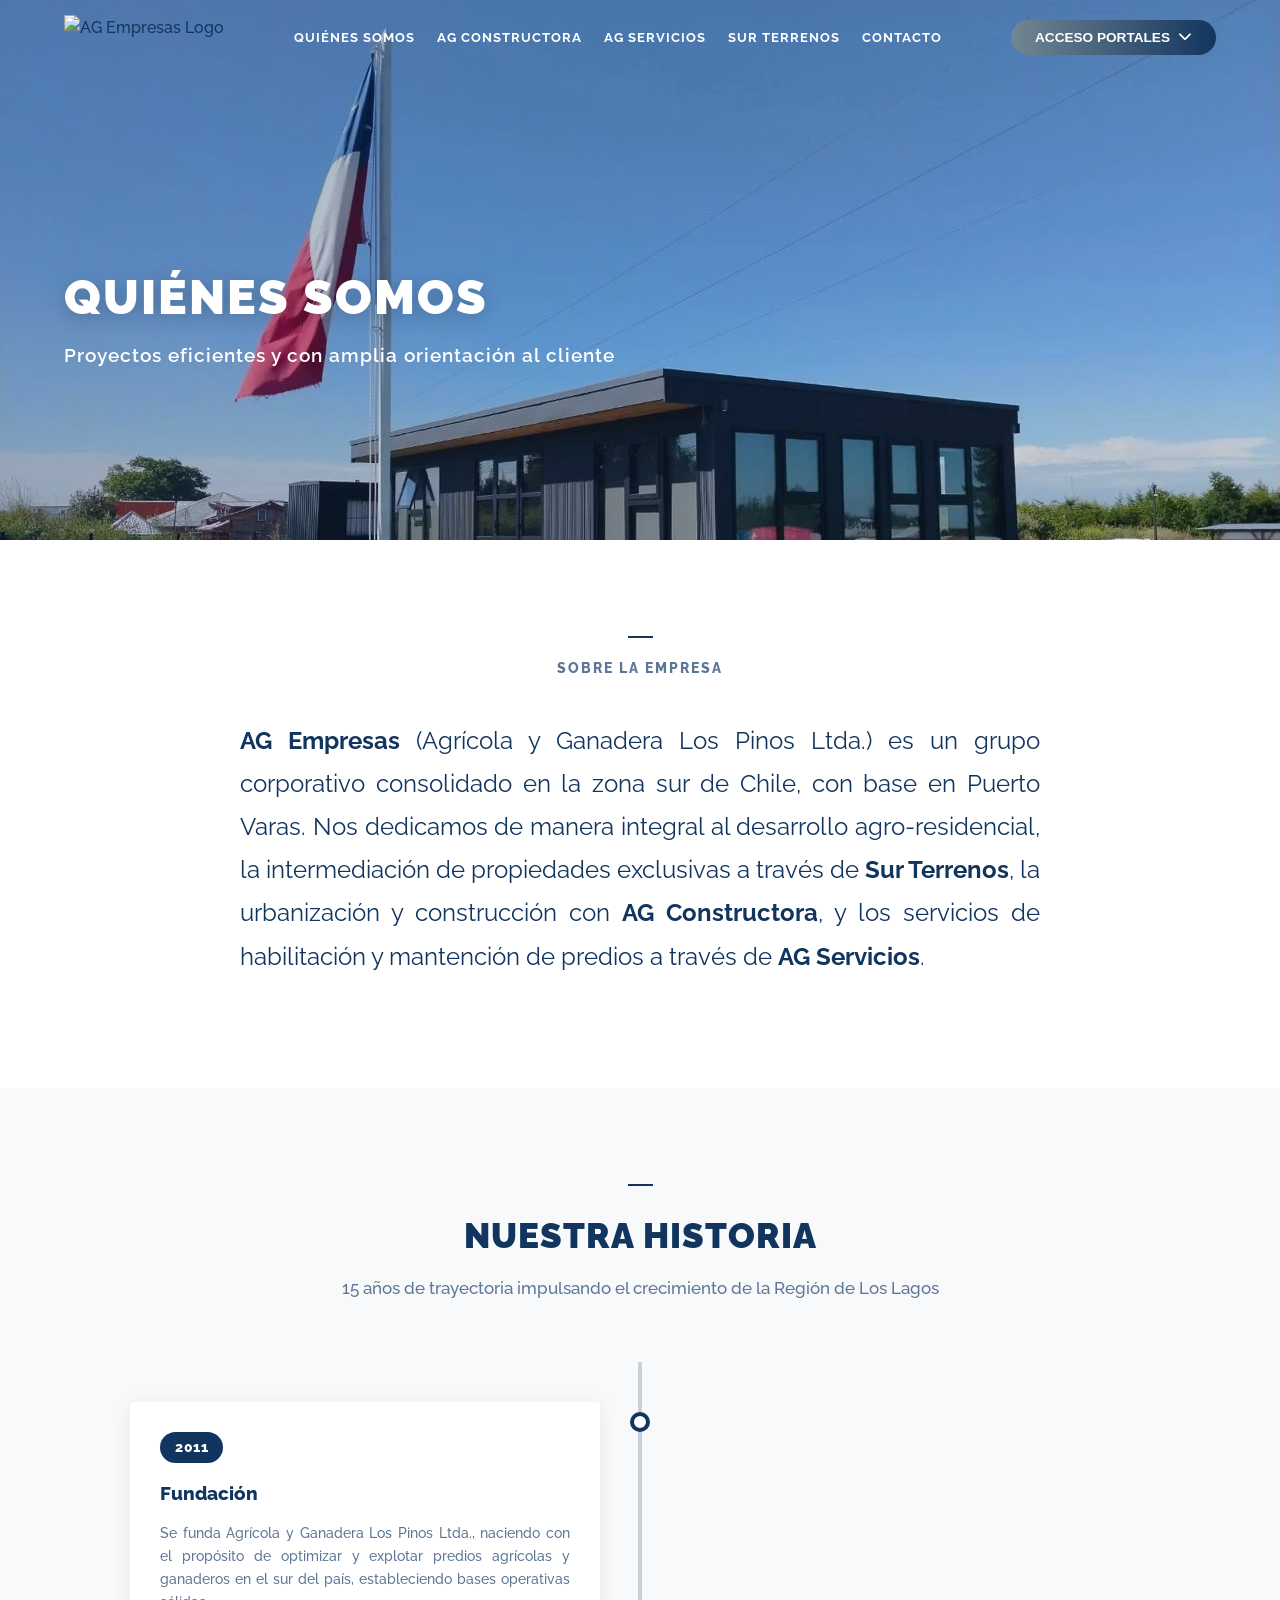
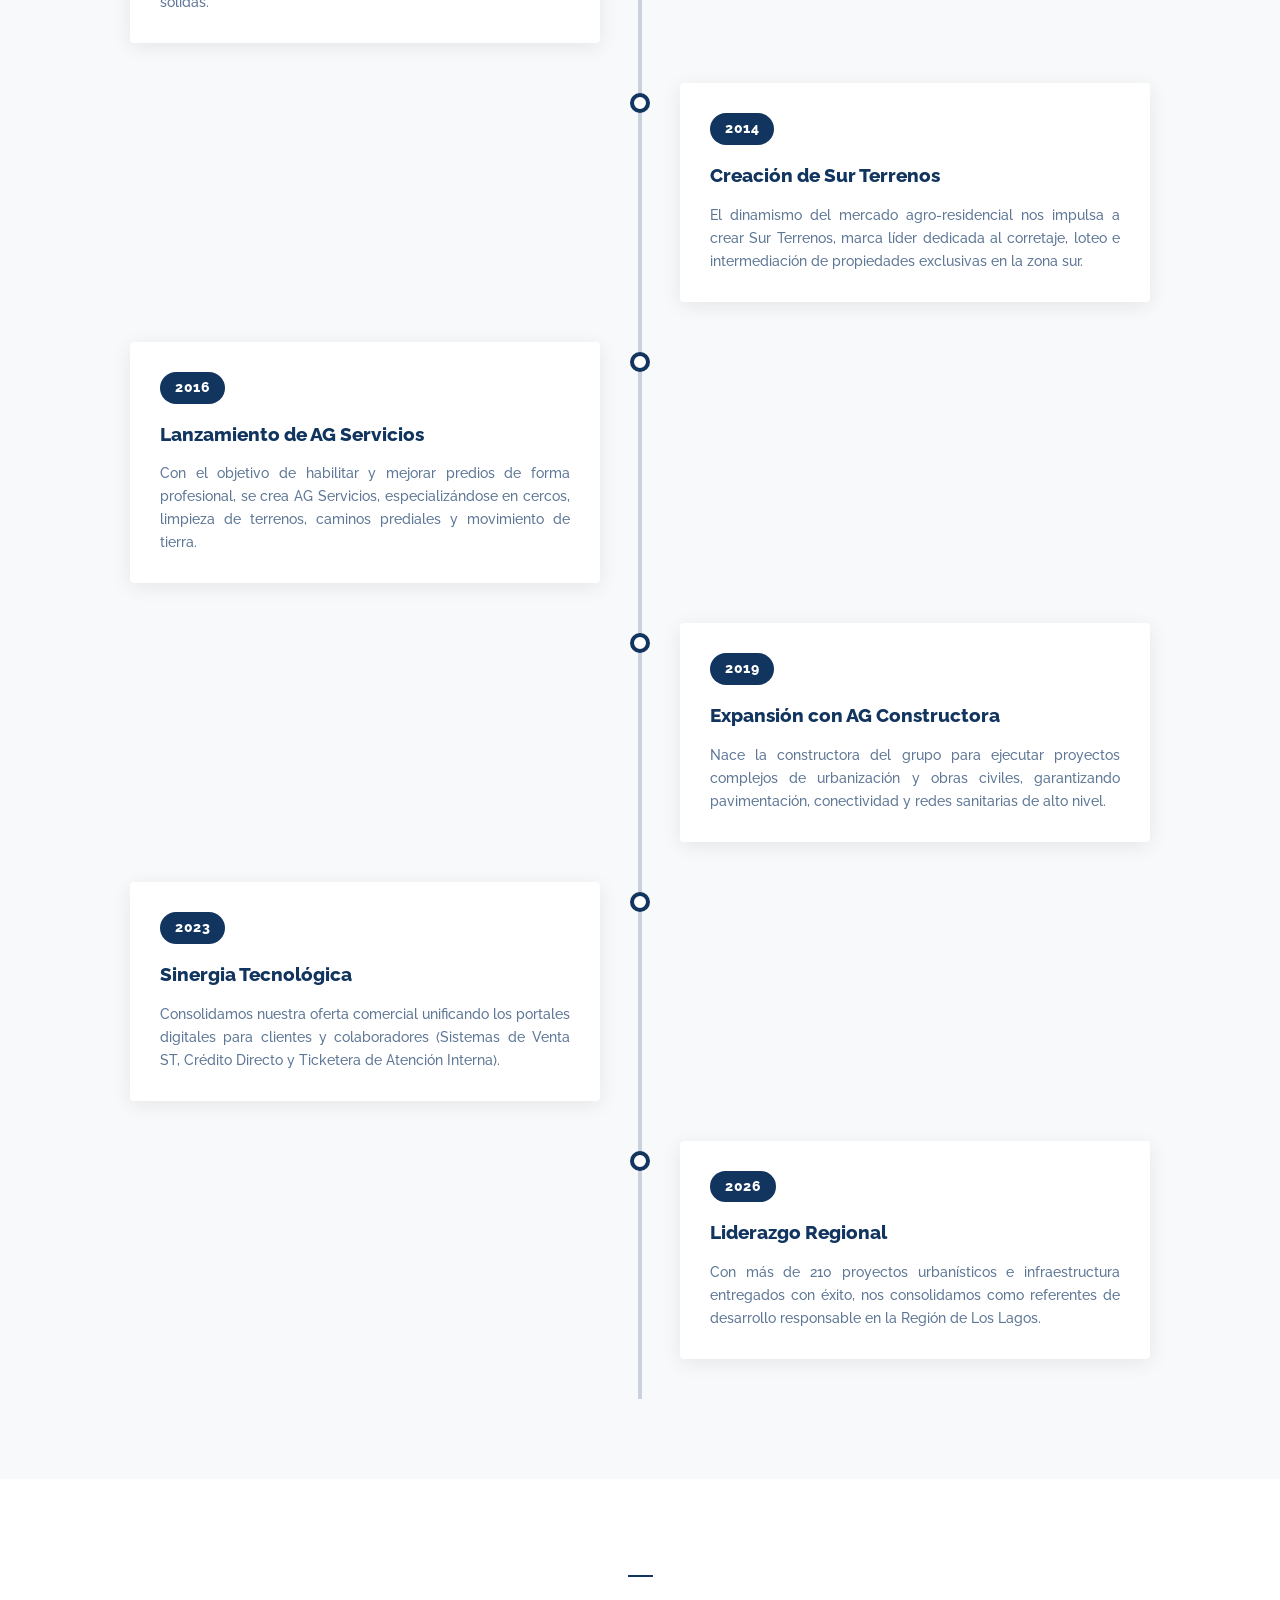
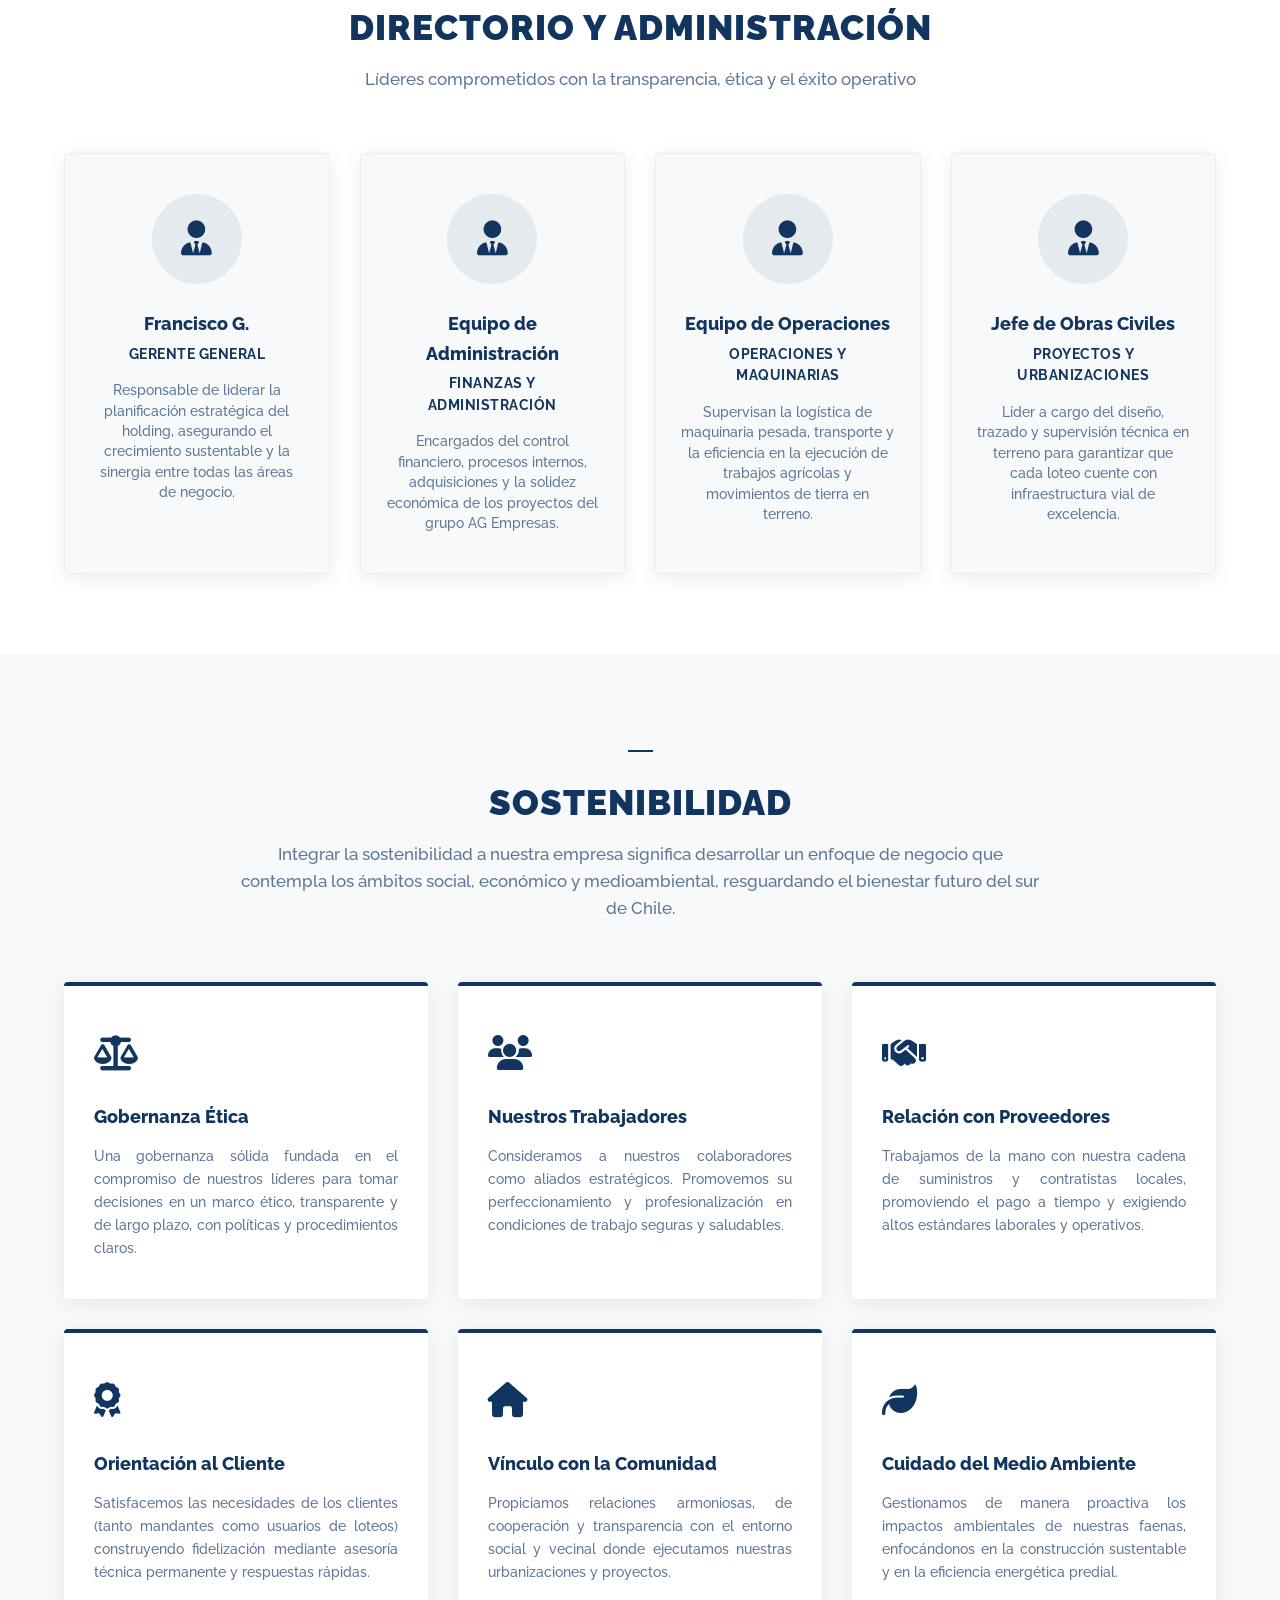
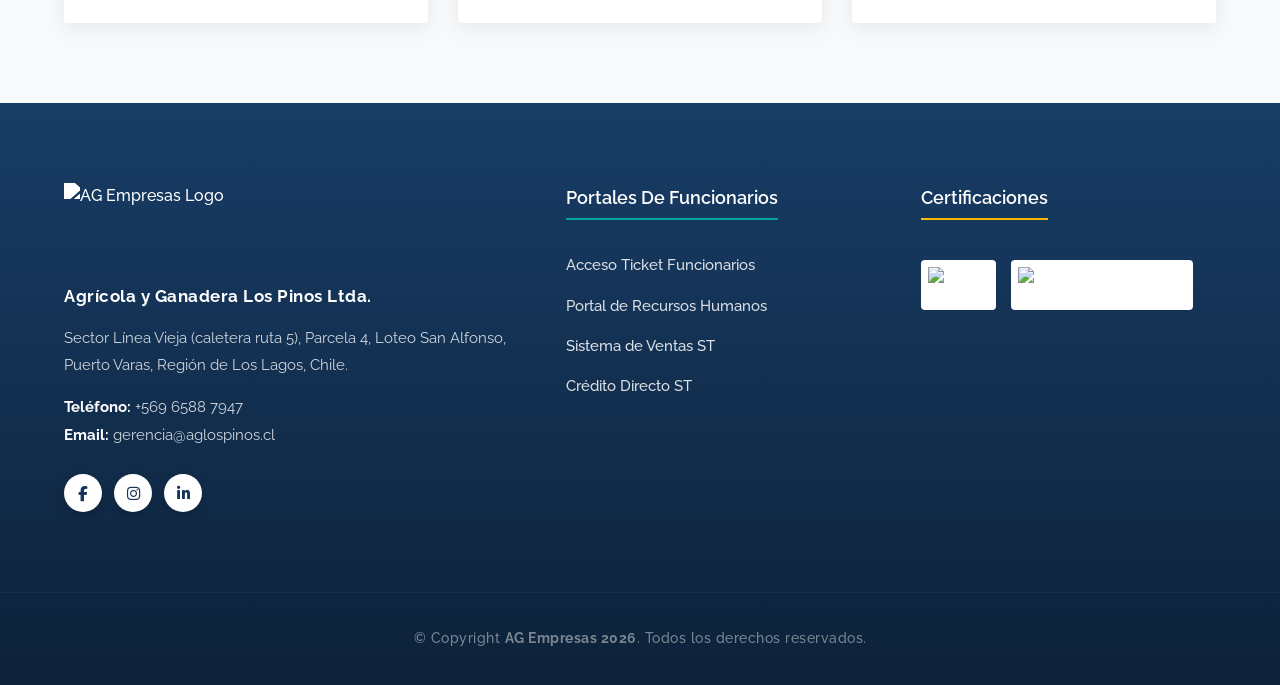
==== quienes-somos.html @ 7a93adf2 "Initial commit with updated styles and gradients" ====
<!DOCTYPE html>
<html lang="es">
<head>
    <meta charset="UTF-8">
    <meta http-equiv="X-UA-Compatible" content="IE=edge">
    <meta name="viewport" content="width=device-width, initial-scale=1.0">
    <title>Quiénes Somos | AG Empresas - Trayectoria e Historia en el sur de Chile</title>
    
    <!-- Meta tags SEO -->
    <meta name="description" content="Conoce la trayectoria de Agrícola y Ganadera Los Pinos Ltda. (AG Empresas) en Puerto Varas, nuestra historia, directorio de administración y compromiso con la sostenibilidad.">
    
    <!-- Google Fonts - Raleway -->
    <link rel="preconnect" href="https://fonts.googleapis.com">
    <link rel="preconnect" href="https://fonts.gstatic.com" crossorigin>
    <link href="https://fonts.googleapis.com/css?family=Raleway:100,200,300,400,500,600,700,800,900,100italic,200italic,300italic,italic,500italic,600italic,700italic,800italic,900italic&display=swap" rel="stylesheet">
    
    <!-- FontAwesome Icons -->
    <link rel="stylesheet" href="https://cdnjs.cloudflare.com/ajax/libs/font-awesome/6.4.0/css/all.min.css">
    
    <!-- Estilos del Proyecto -->
    <link rel="stylesheet" href="public/css/app.css">
</head>
<body>

    <!-- Cabecera / Header de navegación (Sticky Header) -->
    <header class="main-header" id="main-header">
        <div class="header-container">
            <div class="logo">
                <a href="index.html">
                    <img src="https://agempresas.cl/img/logos/FINAL%20LOGOTIPO%20AGEMPRESAS%20color.svg" alt="AG Empresas Logo" id="header-logo">
                </a>
            </div>
            
            <!-- Botón del menú móvil -->
            <button class="mobile-menu-toggle" id="mobile-menu-toggle" aria-label="Abrir menú">
                <span class="bar"></span>
                <span class="bar"></span>
                <span class="bar"></span>
            </button>
            
            <!-- Navegación principal -->
            <nav class="nav-menu" id="nav-menu">
                <ul>
                    <li><a href="quienes-somos.html" class="active">QUIÉNES SOMOS</a></li>
                    <li><a href="https://agconstructora.cl/" target="_blank">AG CONSTRUCTORA</a></li>
                    <li><a href="servicios.html">AG SERVICIOS</a></li>
                    <li><a href="https://www.surterrenos.cl/" target="_blank">SUR TERRENOS</a></li>
                    <li><a href="index.html#contacto">CONTACTO</a></li>
                    <!-- Enlaces a portales para móvil -->
                    <li class="mobile-portal-link"><a href="http://tickets.agempresas.cl/" target="_blank"><i class="fa fa-ticket-alt"></i> Portal Tickets</a></li>
                    <li class="mobile-portal-link"><a href="http://rrhh.agempresas.cl/" target="_blank"><i class="fa fa-user-tie"></i> Portal RRHH</a></li>
                    <li class="mobile-portal-link"><a href="http://surterrenos.agempresas.cl/" target="_blank"><i class="fa fa-globe"></i> Portal Sur Terrenos</a></li>
                    <li class="mobile-portal-link"><a href="http://creditodirecto.agempresas.cl/" target="_blank"><i class="fa fa-hand-holding-usd"></i> Portal Crédito Directo</a></li>
                </ul>
            </nav>
            
            <!-- Botón de acceso funcionarios -->
            <div class="header-action">
                <button class="btn-portal-trigger" id="portal-trigger">
                    ACCESO PORTALES <i class="fa fa-chevron-down"></i>
                </button>
                <div class="portal-dropdown" id="portal-dropdown">
                    <a href="http://tickets.agempresas.cl/" target="_blank"><img src="https://agempresas.cl/img/Iconos/boleto.png" alt=""> Tickets</a>
                    <a href="http://rrhh.agempresas.cl/" target="_blank"><img src="https://agempresas.cl/img/Iconos/recursos-humanos.png" alt=""> RRHH</a>
                    <a href="http://surterrenos.agempresas.cl/" target="_blank"><img src="https://agempresas.cl/img/Iconos/user.png" alt=""> ST</a>
                    <a href="http://creditodirecto.agempresas.cl/" target="_blank"><img src="https://agempresas.cl/img/Iconos/user.png" alt=""> CDST</a>
                </div>
            </div>
        </div>
    </header>

    <!-- Sección Hero de Quiénes Somos -->
    <section class="hero-section subpage-hero" style="background-image: url('public/img/oficina_agempresas.webp'); height: 60vh;">
        <div class="hero-overlay"></div>
        <div class="hero-content">
            <h1 class="hero-title" style="font-size: 3rem;">QUIÉNES SOMOS</h1>
            <p style="color: white; font-size: 1.2rem; font-weight: 600; margin-top: 15px; letter-spacing: 1px;">Proyectos eficientes y con amplia orientación al cliente</p>
        </div>
    </section>

    <!-- Sección Introducción / Sobre la Empresa -->
    <section class="intro-section" style="padding: 80px 0; background-color: var(--white);">
        <div class="container" style="max-width: 1000px;">
            <div class="text-center" style="margin-bottom: 40px;">
                <span class="dash" style="background-color: var(--primary-color);"></span>
                <h4 style="font-size: 0.9rem; font-weight: 800; letter-spacing: 2px; color: var(--text-muted); text-transform: uppercase; margin-top: 10px;">Sobre la Empresa</h4>
            </div>
            <h3 class="intro-text" style="font-size: 1.5rem; font-weight: 400; text-align: justify; line-height: 1.8;">
                <strong>AG Empresas</strong> (Agrícola y Ganadera Los Pinos Ltda.) es un grupo corporativo consolidado en la zona sur de Chile, con base en Puerto Varas. Nos dedicamos de manera integral al desarrollo agro-residencial, la intermediación de propiedades exclusivas a través de <strong>Sur Terrenos</strong>, la urbanización y construcción con <strong>AG Constructora</strong>, y los servicios de habilitación y mantención de predios a través de <strong>AG Servicios</strong>.
            </h3>
        </div>
    </section>

    <!-- Sección HISTORIA / LÍNEA DE TIEMPO -->
    <section class="timeline-section" style="padding: 80px 0; background-color: var(--bg-light);">
        <div class="container">
            <div class="text-center" style="margin-bottom: 60px;">
                <span class="dash" style="background-color: var(--primary-color);"></span>
                <h2 style="font-size: 2.2rem; font-weight: 900; color: var(--primary-color); margin-top: 15px; letter-spacing: 1px; text-transform: uppercase;">Nuestra Historia</h2>
                <p style="color: var(--text-muted); font-size: 1.05rem; margin-top: 10px;">15 años de trayectoria impulsando el crecimiento de la Región de Los Lagos</p>
            </div>

            <div class="timeline-container">
                <!-- Línea de tiempo (Vertical central) -->
                <div class="timeline-line"></div>

                <!-- Hito 1: 2011 -->
                <div class="timeline-item left">
                    <div class="timeline-dot"></div>
                    <div class="timeline-panel">
                        <span class="timeline-year">2011</span>
                        <h3 class="timeline-title">Fundación</h3>
                        <p class="timeline-desc">Se funda Agrícola y Ganadera Los Pinos Ltda., naciendo con el propósito de optimizar y explotar predios agrícolas y ganaderos en el sur del país, estableciendo bases operativas sólidas.</p>
                    </div>
                </div>

                <!-- Hito 2: 2014 -->
                <div class="timeline-item right">
                    <div class="timeline-dot"></div>
                    <div class="timeline-panel">
                        <span class="timeline-year">2014</span>
                        <h3 class="timeline-title">Creación de Sur Terrenos</h3>
                        <p class="timeline-desc">El dinamismo del mercado agro-residencial nos impulsa a crear Sur Terrenos, marca líder dedicada al corretaje, loteo e intermediación de propiedades exclusivas en la zona sur.</p>
                    </div>
                </div>

                <!-- Hito 3: 2016 -->
                <div class="timeline-item left">
                    <div class="timeline-dot"></div>
                    <div class="timeline-panel">
                        <span class="timeline-year">2016</span>
                        <h3 class="timeline-title">Lanzamiento de AG Servicios</h3>
                        <p class="timeline-desc">Con el objetivo de habilitar y mejorar predios de forma profesional, se crea AG Servicios, especializándose en cercos, limpieza de terrenos, caminos prediales y movimiento de tierra.</p>
                    </div>
                </div>

                <!-- Hito 4: 2019 -->
                <div class="timeline-item right">
                    <div class="timeline-dot"></div>
                    <div class="timeline-panel">
                        <span class="timeline-year">2019</span>
                        <h3 class="timeline-title">Expansión con AG Constructora</h3>
                        <p class="timeline-desc">Nace la constructora del grupo para ejecutar proyectos complejos de urbanización y obras civiles, garantizando pavimentación, conectividad y redes sanitarias de alto nivel.</p>
                    </div>
                </div>

                <!-- Hito 5: 2023 -->
                <div class="timeline-item left">
                    <div class="timeline-dot"></div>
                    <div class="timeline-panel">
                        <span class="timeline-year">2023</span>
                        <h3 class="timeline-title">Sinergia Tecnológica</h3>
                        <p class="timeline-desc">Consolidamos nuestra oferta comercial unificando los portales digitales para clientes y colaboradores (Sistemas de Venta ST, Crédito Directo y Ticketera de Atención Interna).</p>
                    </div>
                </div>

                <!-- Hito 6: 2026 -->
                <div class="timeline-item right">
                    <div class="timeline-dot"></div>
                    <div class="timeline-panel">
                        <span class="timeline-year">2026</span>
                        <h3 class="timeline-title">Liderazgo Regional</h3>
                        <p class="timeline-desc">Con más de 210 proyectos urbanísticos e infraestructura entregados con éxito, nos consolidamos como referentes de desarrollo responsable en la Región de Los Lagos.</p>
                    </div>
                </div>
            </div>
        </div>
    </section>

    <!-- Sección DIRECTORIO Y ADMINISTRACIÓN -->
    <section class="directorio-section" style="padding: 80px 0; background-color: var(--white);">
        <div class="container">
            <div class="text-center" style="margin-bottom: 60px;">
                <span class="dash" style="background-color: var(--primary-color);"></span>
                <h2 style="font-size: 2.2rem; font-weight: 900; color: var(--primary-color); margin-top: 15px; letter-spacing: 1px; text-transform: uppercase;">Directorio y Administración</h2>
                <p style="color: var(--text-muted); font-size: 1.05rem; margin-top: 10px;">Líderes comprometidos con la transparencia, ética y el éxito operativo</p>
            </div>

            <div class="directorio-grid">
                <!-- Miembro 1 -->
                <div class="director-card">
                    <div class="director-img-wrapper">
                        <div class="director-avatar-placeholder">
                            <i class="fa fa-user-tie"></i>
                        </div>
                    </div>
                    <div class="director-info">
                        <h3>Francisco G.</h3>
                        <span class="director-position">Gerente General</span>
                        <p class="director-bio">Responsable de liderar la planificación estratégica del holding, asegurando el crecimiento sustentable y la sinergia entre todas las áreas de negocio.</p>
                    </div>
                </div>

                <!-- Miembro 2 -->
                <div class="director-card">
                    <div class="director-img-wrapper">
                        <div class="director-avatar-placeholder">
                            <i class="fa fa-user-tie"></i>
                        </div>
                    </div>
                    <div class="director-info">
                        <h3>Equipo de Administración</h3>
                        <span class="director-position">Finanzas y Administración</span>
                        <p class="director-bio">Encargados del control financiero, procesos internos, adquisiciones y la solidez económica de los proyectos del grupo AG Empresas.</p>
                    </div>
                </div>

                <!-- Miembro 3 -->
                <div class="director-card">
                    <div class="director-img-wrapper">
                        <div class="director-avatar-placeholder">
                            <i class="fa fa-user-tie"></i>
                        </div>
                    </div>
                    <div class="director-info">
                        <h3>Equipo de Operaciones</h3>
                        <span class="director-position">Operaciones y Maquinarias</span>
                        <p class="director-bio">Supervisan la logística de maquinaria pesada, transporte y la eficiencia en la ejecución de trabajos agrícolas y movimientos de tierra en terreno.</p>
                    </div>
                </div>

                <!-- Miembro 4 -->
                <div class="director-card">
                    <div class="director-img-wrapper">
                        <div class="director-avatar-placeholder">
                            <i class="fa fa-user-tie"></i>
                        </div>
                    </div>
                    <div class="director-info">
                        <h3>Jefe de Obras Civiles</h3>
                        <span class="director-position">Proyectos y Urbanizaciones</span>
                        <p class="director-bio">Líder a cargo del diseño, trazado y supervisión técnica en terreno para garantizar que cada loteo cuente con infraestructura vial de excelencia.</p>
                    </div>
                </div>
            </div>
        </div>
    </section>

    <!-- Sección SOSTENIBILIDAD -->
    <section class="sostenibilidad-section" style="padding: 80px 0; background-color: var(--bg-light); border-top: 1px solid var(--border-color);">
        <div class="container">
            <div class="text-center" style="margin-bottom: 60px;">
                <span class="dash" style="background-color: var(--primary-color);"></span>
                <h2 style="font-size: 2.2rem; font-weight: 900; color: var(--primary-color); margin-top: 15px; letter-spacing: 1px; text-transform: uppercase;">Sostenibilidad</h2>
                <p style="color: var(--text-muted); font-size: 1.05rem; margin-top: 10px; max-width: 800px; margin-left: auto; margin-right: auto;">
                    Integrar la sostenibilidad a nuestra empresa significa desarrollar un enfoque de negocio que contempla los ámbitos social, económico y medioambiental, resguardando el bienestar futuro del sur de Chile.
                </p>
            </div>

            <div class="sostenibilidad-grid">
                <!-- Dimensión 1 -->
                <div class="sost-card">
                    <div class="sost-icon-wrapper">
                        <i class="fa fa-balance-scale"></i>
                    </div>
                    <h3>Gobernanza Ética</h3>
                    <p>Una gobernanza sólida fundada en el compromiso de nuestros líderes para tomar decisiones en un marco ético, transparente y de largo plazo, con políticas y procedimientos claros.</p>
                </div>

                <!-- Dimensión 2 -->
                <div class="sost-card">
                    <div class="sost-icon-wrapper">
                        <i class="fa fa-users"></i>
                    </div>
                    <h3>Nuestros Trabajadores</h3>
                    <p>Consideramos a nuestros colaboradores como aliados estratégicos. Promovemos su perfeccionamiento y profesionalización en condiciones de trabajo seguras y saludables.</p>
                </div>

                <!-- Dimensión 3 -->
                <div class="sost-card">
                    <div class="sost-icon-wrapper">
                        <i class="fa fa-handshake"></i>
                    </div>
                    <h3>Relación con Proveedores</h3>
                    <p>Trabajamos de la mano con nuestra cadena de suministros y contratistas locales, promoviendo el pago a tiempo y exigiendo altos estándares laborales y operativos.</p>
                </div>

                <!-- Dimensión 4 -->
                <div class="sost-card">
                    <div class="sost-icon-wrapper">
                        <i class="fa fa-award"></i>
                    </div>
                    <h3>Orientación al Cliente</h3>
                    <p>Satisfacemos las necesidades de los clientes (tanto mandantes como usuarios de loteos) construyendo fidelización mediante asesoría técnica permanente y respuestas rápidas.</p>
                </div>

                <!-- Dimensión 5 -->
                <div class="sost-card">
                    <div class="sost-icon-wrapper">
                        <i class="fa fa-home"></i>
                    </div>
                    <h3>Vínculo con la Comunidad</h3>
                    <p>Propiciamos relaciones armoniosas, de cooperación y transparencia con el entorno social y vecinal donde ejecutamos nuestras urbanizaciones y proyectos.</p>
                </div>

                <!-- Dimensión 6 -->
                <div class="sost-card">
                    <div class="sost-icon-wrapper">
                        <i class="fa fa-leaf"></i>
                    </div>
                    <h3>Cuidado del Medio Ambiente</h3>
                    <p>Gestionamos de manera proactiva los impactos ambientales de nuestras faenas, enfocándonos en la construcción sustentable y en la eficiencia energética predial.</p>
                </div>
            </div>
        </div>
    </section>

    <!-- Pie de página / Footer -->
    <footer class="main-footer">
        <div class="footer-top">
            <div class="container footer-grid">
                <!-- Columna de Información -->
                <div class="footer-info-col">
                    <img src="https://agempresas.cl/img/logos/FINAL%20LOGOTIPO%20AGEMPRESAS%20color.svg" alt="AG Empresas Logo" class="footer-logo">
                    <p class="footer-legal">Agrícola y Ganadera Los Pinos Ltda.</p>
                    <p class="footer-address">Sector Línea Vieja (caletera ruta 5), Parcela 4, Loteo San Alfonso, Puerto Varas, Región de Los Lagos, Chile.</p>
                    <p class="footer-contact">
                        <strong>Teléfono:</strong> +569 6588 7947<br>
                        <strong>Email:</strong> gerencia@aglospinos.cl
                    </p>
                    
                    <!-- Enlaces Redes Sociales -->
                    <div class="social-links">
                        <a href="#" target="_blank" aria-label="Facebook"><i class="fab fa-facebook-f"></i></a>
                        <a href="#" target="_blank" aria-label="Instagram"><i class="fab fa-instagram"></i></a>
                        <a href="#" target="_blank" aria-label="LinkedIn"><i class="fab fa-linkedin-in"></i></a>
                    </div>
                </div>
                
                <!-- Columna Enlaces de Funcionario -->
                <div class="footer-links-col">
                    <h4 class="footer-section-title accent-green">Portales de Funcionarios</h4>
                    <ul class="footer-links">
                        <li><a href="http://tickets.agempresas.cl/" target="_blank">Acceso Ticket Funcionarios</a></li>
                        <li><a href="http://rrhh.agempresas.cl/" target="_blank">Portal de Recursos Humanos</a></li>
                        <li><a href="http://surterrenos.agempresas.cl/" target="_blank">Sistema de Ventas ST</a></li>
                        <li><a href="http://creditodirecto.agempresas.cl/" target="_blank">Crédito Directo ST</a></li>
                    </ul>
                </div>
                
                <!-- Columna Certificaciones -->
                <div class="footer-certs-col">
                    <h4 class="footer-section-title accent-yellow">Certificaciones</h4>
                    <div class="mini-certs-container">
                        <img src="https://empresasln.cl/wp-content/uploads/2022/08/cchc.jpg" alt="CCHC" class="cert-img">
                        <img src="https://empresasln.cl/wp-content/uploads/2022/08/contratista.jpg" alt="Contratista Registro" class="cert-img">
                    </div>
                </div>
            </div>
        </div>
        
        <!-- Copyright -->
        <div class="footer-bottom text-center">
            <div class="container">
                <p>&copy; Copyright <strong><span>AG Empresas 2026</span></strong>. Todos los derechos reservados.</p>
            </div>
        </div>
    </footer>

    <!-- Botón Volver Arriba / Back to Top -->
    <a href="#" class="back-to-top" id="back-to-top" aria-label="Volver arriba">
        <i class="fa fa-chevron-up"></i>
    </a>

    <!-- Script de Comportamiento -->
    <script src="public/js/lenis.min.js"></script>
    <script src="public/js/app.js"></script>
</body>
</html>
---- public/css/app.css ----
/*
================================================================----------
AG Empresas - Hoja de Estilo Principal (Réplica de Empresas LN)
================================================================----------
*/

/* --- Variables de Diseño Corporativo --- */
:root {
    --primary-color: #12355f;       /* Azul profundo corporativo (LN) */
    --primary-dark: #0b1f38;
    --primary-light: #2b5585;
    --text-color: #12355f;
    --text-muted: #5e7796;
    --bg-light: #f7f9fb;
    --bg-dark: #12355f;
    --white: #ffffff;
    
    /* Fuentes y Transiciones */
    --font-family: 'Raleway', Helvetica, Arial, sans-serif;
    --transition: all 0.4s cubic-bezier(0.25, 0.8, 0.25, 1);
    --border-radius: 4px;
    --box-shadow: 0 4px 20px rgba(0, 0, 0, 0.08);
}

/* --- Reseteo Base --- */
* {
    box-sizing: border-box;
    margin: 0;
    padding: 0;
}

html {
    scroll-behavior: smooth;
    scroll-padding-top: 80px; /* Evita que la cabecera fija tape el contenido al hacer scroll */
    font-size: 16px;
}

body {
    font-family: var(--font-family);
    color: var(--text-color);
    background-color: var(--white);
    line-height: 1.6;
    font-weight: 500;
    -webkit-font-smoothing: antialiased;
    overflow-x: hidden;
}

a {
    color: var(--primary-color);
    text-decoration: none;
    transition: var(--transition);
}

a:hover {
    color: var(--primary-light);
}

img {
    max-width: 100%;
    height: auto;
    display: block;
}

/* --- Contenedor Global --- */
.container {
    width: 90%;
    max-width: 1400px;
    margin: 0 auto;
    position: relative;
}

.text-center { text-align: center; }
.text-right { text-align: right; }
.flex-1 { flex: 1; }

/* --- Botones Premium --- */
.btn-primary {
    display: inline-block;
    padding: 12px 36px;
    font-size: 0.95rem;
    font-weight: 700;
    text-transform: uppercase;
    color: var(--white);
    background-color: var(--primary-color);
    border: none;
    border-radius: 30px;
    cursor: pointer;
    box-shadow: 0 4px 15px rgba(18, 53, 95, 0.2);
    transition: var(--transition);
}

.btn-primary:hover {
    background-color: var(--primary-light);
    transform: translateY(-2px);
    box-shadow: 0 6px 20px rgba(18, 53, 95, 0.3);
    color: var(--white);
}

/* --- Cabecera / Navigation Bar --- */
.main-header {
    position: absolute;
    top: 0;
    left: 0;
    width: 100%;
    z-index: 1000;
    padding: 15px 0;
    transition: var(--transition);
}

/* Sticky header rules removed – only one navbar with white text remains */

/* Hide header on scroll down */
.main-header.hidden {
    transform: translateY(-100%);
    transition: var(--transition);
}

@keyframes slideDown {
    from { transform: translateY(-100%); }
    to { transform: translateY(0); }
}

.header-container {
    display: flex;
    justify-content: space-between;
    align-items: center;
    width: 90%;
    max-width: 1560px;
    margin: 0 auto;
    position: relative;
}

.logo img {
    height: 44px;
    width: auto;
    transition: var(--transition);
}

.main-header.sticky .logo img {
    height: 34px;
}

/* Menú de Navegación */
.nav-menu ul {
    display: flex;
    list-style: none;
    gap: 22px;
}

.nav-menu a {
    color: var(--white);
    font-size: 0.82rem;
    font-weight: 700;
    letter-spacing: 1px;
    padding: 8px 0;
    position: relative;
    white-space: nowrap;
}

/* Indicador dinámico de enlace activo */
.nav-menu a::after {
    content: '';
    position: absolute;
    bottom: 0;
    left: 0;
    width: 0;
    height: 2px;
    background-color: var(--white);
    transition: var(--transition);
}

.nav-menu a:hover::after,
.nav-menu a.active::after {
    width: 100%;
}

.main-header.sticky .nav-menu a {
    color: var(--primary-color);
}

.main-header.sticky .nav-menu a::after {
    background-color: var(--primary-color);
}

/* Botón Acceso Funcionarios */
.header-action {
    position: relative;
}

.btn-portal-trigger {
    background-image: linear-gradient(90deg, #728693 0%, var(--primary-color) 100%);
    color: var(--white);
    border: none;
    padding: 10px 24px;
    font-size: 0.85rem;
    font-weight: 700;
    border-radius: 30px;
    cursor: pointer;
    display: flex;
    align-items: center;
    gap: 8px;
    transition: var(--transition);
}

.btn-portal-trigger:hover {
    transform: translateY(-2px);
    box-shadow: 0 4px 15px rgba(0, 0, 0, 0.15);
}

.portal-dropdown {
    position: absolute;
    top: 120%;
    right: 0;
    background-color: var(--white);
    border-radius: var(--border-radius);
    box-shadow: 0 10px 30px rgba(0,0,0,0.1);
    min-width: 240px;
    padding: 10px 0;
    opacity: 0;
    visibility: hidden;
    transform: translateY(10px);
    transition: var(--transition);
    z-index: 1100;
}

.portal-dropdown.active {
    opacity: 1;
    visibility: visible;
    transform: translateY(0);
}

.portal-dropdown a {
    display: flex;
    align-items: center;
    gap: 12px;
    padding: 12px 20px;
    font-size: 0.9rem;
    font-weight: 600;
    color: var(--text-color);
}

.portal-dropdown a:hover {
    background-color: var(--bg-light);
    color: var(--primary-light);
}

.portal-dropdown img {
    width: 20px;
    height: 20px;
}

/* --- Menú Móvil --- */
.mobile-menu-toggle {
    display: none;
    flex-direction: column;
    gap: 6px;
    background: none;
    border: none;
    cursor: pointer;
    padding: 4px;
    z-index: 1200;
}

.mobile-menu-toggle .bar {
    width: 25px;
    height: 2px;
    background-color: var(--white);
    transition: var(--transition);
}

.main-header.sticky .mobile-menu-toggle .bar {
    background-color: var(--primary-color);
}

/* --- Hero Section --- */
.hero-section {
    position: relative;
    height: 100vh;
    background-size: cover;
    background-position: center;
    background-attachment: fixed;
    display: flex;
    align-items: center;
    justify-content: flex-start;
}

.hero-overlay {
    position: absolute;
    top: 0;
    left: 0;
    width: 100%;
    height: 100%;
    background: linear-gradient(135deg, rgba(18, 53, 95, 0.4) 0%, rgba(18, 53, 95, 0.1) 100%);
}

.hero-content {
    position: relative;
    width: 90%;
    max-width: 1400px;
    margin: 0 auto;
    padding-top: 100px;
}

.hero-title {
    font-size: 3.5rem;
    line-height: 1.15;
    font-weight: 900;
    color: var(--white);
    letter-spacing: 2px;
    text-shadow: 0 4px 20px rgba(0, 0, 0, 0.2);
}

/* --- Sección Introducción --- */
.intro-section {
    padding: 140px 0;
    background-color: rgba(255, 255, 255, 0.20); /* light semi‑transparent background */
    text-align: center;
}

.intro-section .intro-text {
    font-size: 1.4rem;
    font-weight: 300;
    color: var(--text-color);
    max-width: 800px;
    margin: 0 auto 30px;
    line-height: 1.6;
}

.intro-section .btn-primary {
    padding: 12px 36px;
    font-size: 1rem;
    background: var(--primary-color);
    border-radius: 30px;
    transition: var(--transition);
}

.intro-section .btn-primary:hover {
    background: var(--primary-light);
    transform: translateY(-2px);
}

.intro-text {
    font-size: 1.85rem;
    font-weight: 300;
    text-align: center;
    max-width: 800px;
    margin: 0 auto 40px auto;
    color: var(--text-color);
    line-height: 1.5;
}

/* --- Sección de Áreas (Pantalla Completa y Parallax) --- */
.areas-section {
    background-color: var(--bg-light);
    height: 108vh; /* Más alta para rellenar la pantalla y solaparse sutilmente sin partes blancas */
    overflow: hidden;
    position: relative;
    margin: 0;
}

.areas-grid {
    display: flex;
    width: 100%;
    height: 100%;
}

.area-card {
    position: relative;
    flex: 1;
    height: 100%;
    overflow: hidden;
    display: flex;
    align-items: center;
    justify-content: center;
    transition: var(--transition);
}

/* Imagen de fondo confinada al contenedor de la tarjeta para mantener nitidez total */
.card-bg {
    position: absolute;
    top: -10%;
    left: 0;
    width: 100%;
    height: 120%; /* Sobredimensión sutil para dar margen de movimiento sin bordes blancos */
    background-size: cover;
    background-position: center;
    background-repeat: no-repeat;
    z-index: 0;
    will-change: transform;
}

.card-overlay {
    position: absolute;
    top: 0;
    left: 0;
    width: 100%;
    height: 100%;
    background-color: rgba(30, 30, 30, 0.6);
    transition: var(--transition);
    z-index: 1;
}

.area-card:hover .card-overlay {
    background-color: rgba(30, 30, 30, 0.6); /* Oscurece levemente en hover (gris oscuro) */
}

.card-link {
    width: 100%;
    height: 100%;
    display: flex;
    align-items: center;
    justify-content: center;
    position: relative;
    z-index: 2;
    padding: 40px;
}

.card-content {
    display: flex;
    flex-direction: column;
    align-items: center;
    gap: 20px;
    text-align: center;
    width: 100%;
}

.card-logo {
    height: 100px;
    width: auto;
    transition: var(--transition);
    filter: drop-shadow(0 4px 8px rgba(0,0,0,0.2));
}

.card-hover-text {
    color: var(--white);
    font-size: 0.9rem;
    font-weight: 700;
    letter-spacing: 2px;
    text-transform: uppercase;
    opacity: 0;
    transform: translateY(15px);
    transition: var(--transition);
    display: flex;
    align-items: center;
    gap: 8px;
    border: 2px solid var(--white);
    padding: 10px 24px;
    border-radius: 30px;
}

.area-card:hover .card-hover-text {
    opacity: 1;
    transform: translateY(0);
}

.area-card:hover .card-logo {
    transform: scale(1.05);
}

.stats-section {
    padding: 120px 0;
    background-image: linear-gradient(90deg, #728693 0%, #12355f 100%);
    color: var(--white);
}

.stats-container {
    display: grid;
    grid-template-columns: 1.5fr 1fr 1fr;
    gap: 60px;
    align-items: center;
}

.stats-title-col {
    padding-right: 40px;
}

.stats-title {
    font-size: 2.2rem;
    font-weight: 900;
    line-height: 1.2;
    color: var(--white);
    letter-spacing: 1px;
}

.stats-col {
    display: flex;
    flex-direction: column;
    gap: 50px;
}

.stat-item {
    display: flex;
    flex-direction: column;
}

.stat-number {
    font-size: 4rem;
    font-weight: 900;
    line-height: 1;
    color: var(--white);
}

.stat-divider {
    width: 40px;
    height: 3px;
    background-color: var(--primary-color);
    margin: 15px 0;
}

.stat-label {
    font-size: 0.85rem;
    font-weight: 700;
    letter-spacing: 1px;
    color: var(--white);
}

/* --- Sección Valores Corporativos --- */
.values-section {
    padding: 220px 0;
    background-image: linear-gradient(rgba(18, 53, 95, 0.35), rgba(18, 53, 95, 0.35)), url('../img/constructor_ag.png');
    background-size: cover;
    background-position: center;
    color: var(--white);
    text-align: center;
}

.values-subtitle {
    font-size: 0.9rem;
    font-weight: 700;
    letter-spacing: 2px;
    display: flex;
    align-items: center;
    justify-content: center;
    gap: 10px;
    margin-bottom: 40px;
    text-transform: uppercase;
}

.dash {
    display: inline-block;
    width: 25px;
    height: 2px;
    background-color: var(--white);
}

.values-list h1 {
    font-size: 2.4rem;
    font-weight: 800;
    line-height: 1.4;
    margin-bottom: 10px;
}

/* --- Sección Nuestro Trabajo --- */
.work-section {
    background-color: var(--white);
}

.work-grid {
    display: grid;
    grid-template-columns: 1fr 1fr 1fr;
}

.work-col-text {
    padding: 80px 60px;
    display: flex;
    flex-direction: column;
    justify-content: center;
    background-color: var(--white);
}

.work-divider {
    width: 60px;
    height: 4px;
    background-color: var(--primary-color);
    margin-bottom: 25px;
}

.work-section-tag {
    font-size: 1.15rem;
    font-weight: 700;
    text-transform: uppercase;
    margin-bottom: 20px;
}

.work-desc {
    font-size: 1rem;
    color: var(--text-muted);
    line-height: 1.7;
}

.work-col-image img {
    width: 100%;
    height: 100%;
    object-fit: cover;
    min-height: 550px;
}

.work-col-explore {
    background-color: var(--bg-light);
    padding: 80px 60px;
    display: flex;
    flex-direction: column;
    justify-content: center;
    gap: 25px;
}

.explore-tag {
    font-size: 0.8rem;
    font-weight: 800;
    letter-spacing: 2px;
    color: var(--text-muted);
}

.explore-logo {
    height: 70px;
    align-self: flex-start;
    width: auto;
}

.explore-title {
    font-size: 1rem;
    font-weight: 700;
    letter-spacing: 1px;
}

.project-details {
    margin-top: 15px;
    border-top: 1px solid rgba(18, 53, 95, 0.1);
    padding-top: 15px;
    font-size: 0.9rem;
    color: var(--text-muted);
}

.project-details p {
    margin-bottom: 5px;
}

/* --- Sección Video --- */
.video-section {
    padding: 100px 0;
    background-color: var(--bg-light);
}

.video-subtitle {
    font-size: 1.25rem;
    font-weight: 800;
    letter-spacing: 1.5px;
    margin-bottom: 40px;
    color: var(--text-color);
}

.video-wrapper {
    max-width: 1000px;
    margin: 0 auto;
    box-shadow: var(--box-shadow);
    border-radius: var(--border-radius);
    overflow: hidden;
}

/* --- Carrusel de Clientes --- */
.clients-section {
    padding: 80px 0;
    background-color: var(--white);
    border-bottom: 1px solid rgba(0,0,0,0.05);
}

.clients-subtitle {
    font-size: 0.85rem;
    font-weight: 800;
    letter-spacing: 1.5px;
    display: flex;
    align-items: center;
    gap: 10px;
    margin-bottom: 40px;
    text-transform: uppercase;
    color: var(--text-muted);
}

.clients-subtitle .dash {
    background-color: var(--text-muted);
}

.carousel-container {
    overflow: hidden;
    position: relative;
    width: 100%;
}

.carousel-track {
    display: flex;
    gap: 50px;
    align-items: center;
    width: max-content;
    animation: infiniteScroll 25s linear infinite;
}

/* Animación de deslizamiento infinito */
@keyframes infiniteScroll {
    0% { transform: translateX(0); }
    100% { transform: translateX(-50%); }
}

.carousel-slide {
    width: 140px;
    flex-shrink: 0;
}

.carousel-slide img {
    max-height: 60px;
    max-width: 100%;
    object-fit: contain;
    filter: grayscale(100%);
    opacity: 0.6;
    transition: var(--transition);
}

.carousel-slide img:hover {
    filter: grayscale(0%);
    opacity: 1;
}

/* --- Sección Contacto --- */
.contact-section {
    padding: 120px 0;
    background-color: var(--bg-light);
}

.contact-section-title {
    font-size: 2.2rem;
    font-weight: 900;
    text-align: center;
    margin-bottom: 60px;
}

.contact-grid {
    display: grid;
    grid-template-columns: 1fr 1fr;
    gap: 60px;
}

.contact-info-col {
    display: flex;
    flex-direction: column;
    gap: 30px;
}

.info-box {
    background-color: var(--white);
    padding: 30px;
    border-radius: var(--border-radius);
    box-shadow: var(--box-shadow);
}

.info-box h3 {
    font-size: 1.1rem;
    font-weight: 800;
    margin-bottom: 15px;
    text-transform: uppercase;
    letter-spacing: 0.5px;
}

.info-box p {
    font-size: 0.95rem;
    color: var(--text-muted);
    line-height: 1.6;
}

.info-row {
    display: flex;
    gap: 20px;
}

.reviews-box {
    background-color: var(--white);
    padding: 30px;
    border-radius: var(--border-radius);
    box-shadow: var(--box-shadow);
}

.reviews-box h3 {
    font-size: 1.1rem;
    font-weight: 800;
    margin-bottom: 15px;
}

.reviews-box .stars {
    display: flex;
    align-items: center;
    gap: 5px;
    color: #ffc107;
    margin-bottom: 10px;
}

.rating-num {
    font-size: 1.5rem;
    font-weight: 900;
    color: var(--text-color);
    margin-right: 10px;
}

.total-comments {
    color: var(--text-muted);
    font-size: 0.9rem;
    margin-left: 10px;
}

/* Formulario */
.contact-form-col {
    background-color: var(--white);
    padding: 50px 40px;
    border-radius: var(--border-radius);
    box-shadow: var(--box-shadow);
}

.contact-form .form-row {
    display: grid;
    grid-template-columns: 1fr 1fr;
    gap: 20px;
}

.form-group {
    margin-bottom: 20px;
}

.contact-form input,
.contact-form textarea {
    width: 100%;
    padding: 16px 20px;
    border: 1px solid rgba(18, 53, 95, 0.15);
    background-color: var(--bg-light);
    color: var(--text-color);
    font-family: var(--font-family);
    font-size: 0.95rem;
    border-radius: var(--border-radius);
    transition: var(--transition);
}

.contact-form input:focus,
.contact-form textarea:focus {
    outline: none;
    border-color: var(--primary-color);
    background-color: var(--white);
    box-shadow: 0 0 10px rgba(18, 53, 95, 0.05);
}

.btn-submit {
    background-color: var(--primary-color);
    color: var(--white);
    border: none;
    padding: 15px 36px;
    font-size: 0.95rem;
    font-weight: 700;
    border-radius: 30px;
    cursor: pointer;
    transition: var(--transition);
}

.btn-submit:hover {
    background-color: var(--primary-light);
    transform: translateY(-2px);
}

/* Mensajes del Formulario */
.form-messages {
    margin-bottom: 20px;
}

.form-messages .message {
    padding: 15px;
    border-radius: var(--border-radius);
    font-size: 0.9rem;
    font-weight: 600;
    display: none;
}

.form-messages .message.loading {
    background-color: rgba(18, 53, 95, 0.05);
    color: var(--primary-color);
}

.form-messages .message.error {
    background-color: rgba(220, 53, 69, 0.1);
    color: #dc3545;
}

.form-messages .message.success {
    background-color: rgba(40, 167, 69, 0.1);
    color: #28a745;
}

/* --- Sección Mapa --- */
.map-section iframe {
    display: block;
}

/* --- Pie de Página / Footer --- */
.main-footer {
    background: linear-gradient(to bottom, #183d66 0%, #0d2139 100%);
    color: var(--white);
    font-family: var(--font-family);
}

.footer-top {
    padding: 80px 0;
    border-bottom: 1px solid rgba(255, 255, 255, 0.05);
}

.footer-grid {
    display: grid;
    grid-template-columns: 1.5fr 1fr 1fr;
    gap: 60px;
}

.footer-logo {
    height: 75px;
    width: auto;
    margin-bottom: 25px;
    filter: brightness(0) invert(1);
    transition: var(--transition);
}

.footer-logo:hover {
    transform: scale(1.03);
}

.footer-legal {
    font-size: 1.05rem;
    font-weight: 700;
    margin-bottom: 15px;
    letter-spacing: 0.5px;
    color: var(--white);
}

.footer-address,
.footer-contact {
    font-size: 0.95rem;
    font-weight: 400;
    color: rgba(255, 255, 255, 0.8);
    line-height: 1.8;
    margin-bottom: 15px;
}

.footer-contact strong {
    color: var(--white);
    font-weight: 700;
}

.social-links {
    display: flex;
    gap: 12px;
    margin-top: 25px;
}

.social-links a {
    display: flex;
    align-items: center;
    justify-content: center;
    width: 38px;
    height: 38px;
    border-radius: 50%;
    background-color: #ffffff;
    color: #153459;
    font-size: 0.95rem;
    transition: var(--transition);
    box-shadow: 0 4px 10px rgba(0,0,0,0.15);
}

.social-links a:hover {
    background-color: #e0e6ed;
    color: #0d1f36;
    transform: translateY(-3px);
    box-shadow: 0 6px 15px rgba(0,0,0,0.25);
}

/* Columna de Enlaces */
.footer-section-title {
    font-size: 1.15rem;
    font-weight: 600;
    margin-bottom: 30px;
    padding-bottom: 6px;
    color: var(--white);
    text-transform: capitalize;
    display: inline-block;
    border-bottom: 2px solid transparent;
}

.footer-section-title.accent-green {
    border-color: #00a896;
}

.footer-section-title.accent-yellow {
    border-color: #ffb703;
}

.footer-links {
    list-style: none;
    display: flex;
    flex-direction: column;
    gap: 10px;
}

.footer-links li {
    margin: 0;
}

.footer-links a {
    color: rgba(255, 255, 255, 0.85);
    font-size: 0.95rem;
    font-weight: 500;
    display: inline-block;
    padding: 3px 0;
    transition: var(--transition);
}

.footer-links a:hover {
    color: var(--white);
    transform: translateX(4px);
}

/* Certificados */
.mini-certs-container {
    display: flex;
    flex-direction: row;
    gap: 15px;
    align-items: center;
    flex-wrap: wrap;
    margin-top: 10px;
}

.cert-img {
    background-color: var(--white);
    padding: 6px;
    border-radius: 4px;
    box-shadow: none;
    border: 1px solid rgba(255, 255, 255, 0.1);
    transition: var(--transition);
    height: 50px;
    width: auto;
}

.cert-img:hover {
    transform: translateY(-2px);
    box-shadow: 0 4px 12px rgba(0, 0, 0, 0.15);
}

/* Footer Bottom */
.footer-bottom {
    padding: 35px 0;
    font-size: 0.85rem;
    color: rgba(255, 255, 255, 0.45);
    letter-spacing: 0.5px;
}

/* Botón Volver Arriba (Back to Top) */
.back-to-top {
    position: fixed;
    bottom: 30px;
    right: 30px;
    width: 44px;
    height: 44px;
    background-color: #0d1f36;
    color: #ffffff;
    border-radius: 4px;
    display: flex;
    align-items: center;
    justify-content: center;
    font-size: 1rem;
    box-shadow: 0 4px 12px rgba(0, 0, 0, 0.2);
    z-index: 1000;
    opacity: 0;
    visibility: hidden;
    transition: all 0.3s ease;
}

.back-to-top.visible {
    opacity: 1;
    visibility: visible;
}

.back-to-top:hover {
    background-color: #153459;
    color: #ffffff;
    transform: translateY(-3px);
    box-shadow: 0 6px 16px rgba(0, 0, 0, 0.3);
}/* Ocultar enlaces de portales en menú de escritorio */
.mobile-portal-link {
    display: none;
}

/* --- Soporte de Lenis Smooth Scroll --- */
html.lenis, html.lenis body {
    height: auto;
}

.lenis.lenis-smooth {
    scroll-behavior: auto !important;
}

.lenis.lenis-smooth [data-lenis-prevent] {
    overscroll-behavior: contain;
}

.lenis.lenis-stopped {
    overflow: hidden;
}



/* --- Animaciones de Entrada Sutiles (Corporate Scroll Reveal) --- */
.reveal-fade {
    opacity: 0;
    transform: translateY(20px);
    transition: opacity 0.8s cubic-bezier(0.25, 0.46, 0.45, 0.94), transform 0.8s cubic-bezier(0.25, 0.46, 0.45, 0.94);
}

.reveal-fade.visible {
    opacity: 1;
    transform: translateY(0);
}

/* Retardos de entrada secuenciales para rejillas/columnas */
.delay-1 { transition-delay: 0.15s; }
.delay-2 { transition-delay: 0.3s; }
.delay-3 { transition-delay: 0.45s; }
.delay-4 { transition-delay: 0.6s; }


/* --- Media Queries (Adaptabilidad Responsiva) --- */
@media (max-width: 1200px) {
    .hero-title {
        font-size: 2.8rem;
    }
    .areas-grid {
        min-height: 450px;
    }
    .stats-container {
        gap: 30px;
    }
}

@media (max-width: 991px) {
    /* Forzar cabecera fija, con fondo blanco y sombra en móvil */
    .main-header {
        position: fixed !important;
        background-color: var(--white) !important;
        box-shadow: 0 2px 15px rgba(0, 0, 0, 0.1) !important;
        padding: 10px 0 !important;
    }

    .logo img {
        height: 34px !important;
    }

    /* Ocultar botón de portales de la barra superior */
    .header-action {
        display: none !important;
    }

    /* Mostrar botón del menú móvil */
    .mobile-menu-toggle {
        display: flex !important;
    }

    /* Color oscuro para las barras del hamburger sobre el header blanco en móvil */
    .mobile-menu-toggle .bar {
        background-color: var(--primary-color) !important;
    }

    /* Convertir las barras a color blanco cuando el menú lateral está abierto */
    .mobile-menu-toggle.open .bar {
        background-color: var(--white) !important;
    }
    
    .nav-menu {
        position: fixed;
        top: 0;
        right: -100%;
        width: 300px;
        height: 100vh;
        background-color: var(--primary-color);
        padding: 100px 40px;
        transition: var(--transition);
        box-shadow: -10px 0 30px rgba(0,0,0,0.15);
        z-index: 1100;
    }
    
    .nav-menu.active {
        right: 0;
    }
    
    .nav-menu ul {
        flex-direction: column;
        gap: 25px;
    }
    
    .nav-menu a {
        color: var(--white) !important;
        font-size: 1.1rem;
    }
    
    .nav-menu a::after {
        background-color: var(--white) !important;
    }

    /* Estilar enlaces a portales dentro del menú móvil */
    .mobile-portal-link {
        display: block !important;
        border-top: 1px solid rgba(255, 255, 255, 0.1);
        padding-top: 15px;
        margin-top: 10px;
    }

    .mobile-portal-link a {
        font-size: 0.95rem !important;
        color: rgba(255, 255, 255, 0.75) !important;
        display: flex !important;
        align-items: center;
        gap: 12px;
    }

    .mobile-portal-link a i {
        font-size: 1rem;
        color: rgba(255, 255, 255, 0.5);
    }

    .mobile-portal-link a:hover {
        color: var(--white) !important;
    }
    
    /* Layouts en columnas */
    .areas-section {
        height: auto !important;
        overflow: visible !important;
    }
    .areas-grid {
        flex-direction: column !important;
        height: 900px !important;
    }
    .area-card {
        height: 300px !important;
        flex: none !important;
        background-attachment: scroll !important;
    }
    
    .stats-container {
        grid-template-columns: 1fr;
        gap: 50px;
    }
    
    .stats-title-col {
        padding-right: 0;
        text-align: center;
    }
    
    .stats-col {
        flex-direction: row;
        justify-content: space-around;
    }
    
    .work-grid {
        grid-template-columns: 1fr;
    }
    
    .work-col-text,
    .work-col-explore {
        padding: 60px 40px;
    }
    
    .work-col-image img {
        height: 400px;
        min-height: auto;
    }
    
    .contact-grid {
        grid-template-columns: 1fr;
        gap: 40px;
    }
    
    .footer-grid {
        grid-template-columns: 1fr 1fr;
        gap: 40px;
    }
}

@media (max-width: 767px) {
    .hero-title {
        font-size: 2.2rem;
    }
    
    .intro-text {
        font-size: 1.4rem;
    }
    
    .stats-col {
        flex-direction: column;
        align-items: center;
        gap: 40px;
    }
    
    .values-list h1 {
        font-size: 1.8rem;
    }
    
    .info-row {
        flex-direction: column;
    }
    
    .contact-form-col {
        padding: 30px 20px;
    }
    
    .contact-form .form-row {
        grid-template-columns: 1fr;
        gap: 0;
    }
    
    .footer-grid {
        grid-template-columns: 1fr;
    }
    
    .logo img {
        height: 36px;
    }
    .main-header.sticky .logo img {
        height: 30px;
    }
}

/* --- Grid de Servicios Detallados (Sub-página) --- */
.services-showcase {
    padding: 80px 0;
    background-color: var(--white);
}
.services-showcase-grid {
    display: grid;
    grid-template-columns: repeat(4, 1fr);
    gap: 25px;
}
.service-card {
    background-color: var(--primary-color);
    border-radius: var(--border-radius);
    overflow: hidden;
    box-shadow: var(--box-shadow);
    display: flex;
    flex-direction: column;
    color: var(--white);
    transition: var(--transition);
}
.service-card:hover {
    transform: translateY(-5px);
    box-shadow: 0 10px 30px rgba(18, 53, 95, 0.15);
}
.service-card-img {
    width: 100%;
    height: 220px;
    object-fit: cover;
}
.service-card-body {
    padding: 25px 20px;
    flex: 1;
    display: flex;
    flex-direction: column;
    gap: 12px;
}
.service-card-title {
    font-size: 1.05rem;
    font-weight: 800;
    text-transform: uppercase;
    letter-spacing: 0.5px;
    line-height: 1.4;
}
.service-card-desc {
    font-size: 0.85rem;
    color: rgba(255, 255, 255, 0.75);
    line-height: 1.6;
}
@media (max-width: 991px) {
    .services-showcase-grid {
        grid-template-columns: 1fr 1fr;
    }
}
@media (max-width: 575px) {
    .services-showcase-grid {
        grid-template-columns: 1fr;
    }
}

/* --- Sub-página Quiénes Somos: Timeline --- */
.timeline-section {
    position: relative;
}

.timeline-container {
    position: relative;
    max-width: 1100px;
    margin: 0 auto;
    padding: 20px 0;
}

/* La línea vertical central */
.timeline-line {
    position: absolute;
    width: 4px;
    background-color: var(--primary-color);
    top: 0;
    bottom: 0;
    left: 50%;
    transform: translateX(-50%);
    opacity: 0.2;
}

/* Cada hito */
.timeline-item {
    padding: 20px 40px;
    position: relative;
    width: 50%;
    box-sizing: border-box;
    opacity: 0;
    transform: translateY(30px);
    transition: opacity 0.6s ease-out, transform 0.6s ease-out, var(--transition);
}

.timeline-item.visible {
    opacity: 1;
    transform: translateY(0);
}

/* Alineación alternante */
.timeline-item.left {
    left: 0;
}

.timeline-item.right {
    left: 50%;
}

/* Los círculos en la línea */
.timeline-dot {
    position: absolute;
    width: 20px;
    height: 20px;
    right: -10px;
    background-color: var(--white);
    border: 4px solid var(--primary-color);
    border-radius: 50%;
    top: 30px;
    z-index: 10;
    transition: var(--transition);
}

.timeline-item.right .timeline-dot {
    left: -10px;
}

/* Iluminación de los puntos al pasar sobre la tarjeta */
.timeline-item:hover .timeline-dot {
    background-color: var(--primary-color);
    transform: scale(1.2);
}

/* Panel de contenido del hito */
.timeline-panel {
    padding: 30px;
    background-color: var(--white);
    border-radius: var(--border-radius);
    box-shadow: var(--box-shadow);
    transition: var(--transition);
    position: relative;
}

.timeline-panel:hover {
    transform: translateY(-5px);
    box-shadow: 0 15px 35px rgba(18, 53, 95, 0.12);
}

.timeline-year {
    display: inline-block;
    background-color: var(--primary-color);
    color: var(--white);
    padding: 5px 15px;
    font-size: 0.85rem;
    font-weight: 800;
    border-radius: 20px;
    margin-bottom: 15px;
    letter-spacing: 0.5px;
}

.timeline-title {
    font-size: 1.2rem;
    font-weight: 800;
    color: var(--text-color);
    margin-bottom: 12px;
}

.timeline-desc {
    font-size: 0.9rem;
    color: var(--text-muted);
    line-height: 1.6;
    text-align: justify;
}

/* Responsividad para móviles del Timeline */
@media (max-width: 768px) {
    .timeline-line {
        left: 31px;
    }
    
    .timeline-item {
        width: 100%;
        padding-left: 70px;
        padding-right: 20px;
    }
    
    .timeline-item.left,
    .timeline-item.right {
        left: 0;
    }
    
    .timeline-dot {
        left: 21px !important;
        right: auto !important;
        top: 36px;
    }
}

/* --- Directorio --- */
.directorio-grid {
    display: grid;
    grid-template-columns: repeat(4, 1fr);
    gap: 30px;
}

.director-card {
    background-color: var(--bg-light);
    border-radius: var(--border-radius);
    padding: 40px 25px;
    text-align: center;
    box-shadow: var(--box-shadow);
    transition: var(--transition);
    border: 1px solid rgba(18, 53, 95, 0.05);
}

.director-card:hover {
    transform: translateY(-5px);
    background-color: var(--white);
    border-color: var(--primary-color);
    box-shadow: 0 15px 35px rgba(18, 53, 95, 0.08);
}

.director-img-wrapper {
    width: 90px;
    height: 90px;
    margin: 0 auto 25px;
    border-radius: 50%;
    background-color: rgba(18, 53, 95, 0.08);
    display: flex;
    align-items: center;
    justify-content: center;
    color: var(--primary-color);
    font-size: 2.2rem;
    transition: var(--transition);
}

.director-card:hover .director-img-wrapper {
    background-color: var(--primary-color);
    color: var(--white);
}

.director-info h3 {
    font-size: 1.15rem;
    font-weight: 800;
    color: var(--text-color);
    margin-bottom: 5px;
}

.director-position {
    display: block;
    font-size: 0.85rem;
    font-weight: 700;
    color: var(--primary-color);
    text-transform: uppercase;
    letter-spacing: 0.5px;
    margin-bottom: 15px;
}

.director-bio {
    font-size: 0.85rem;
    color: var(--text-muted);
    line-height: 1.5;
}

@media (max-width: 991px) {
    .directorio-grid {
        grid-template-columns: 1fr 1fr;
    }
}

@media (max-width: 575px) {
    .directorio-grid {
        grid-template-columns: 1fr;
    }
}

/* --- Sostenibilidad --- */
.sostenibilidad-grid {
    display: grid;
    grid-template-columns: repeat(3, 1fr);
    gap: 30px;
}

.sost-card {
    background-color: var(--white);
    border-radius: var(--border-radius);
    padding: 40px 30px;
    box-shadow: var(--box-shadow);
    transition: var(--transition);
    border-top: 4px solid var(--primary-color);
}

.sost-card:hover {
    transform: translateY(-5px);
    box-shadow: 0 15px 35px rgba(18, 53, 95, 0.1);
}

.sost-icon-wrapper {
    font-size: 2.2rem;
    color: var(--primary-color);
    margin-bottom: 20px;
}

.sost-card h3 {
    font-size: 1.15rem;
    font-weight: 800;
    color: var(--text-color);
    margin-bottom: 12px;
}

.sost-card p {
    font-size: 0.9rem;
    color: var(--text-muted);
    line-height: 1.6;
    text-align: justify;
}

@media (max-width: 991px) {
    .sostenibilidad-grid {
        grid-template-columns: 1fr 1fr;
    }
}

@media (max-width: 767px) {
    .sostenibilidad-grid {
        grid-template-columns: 1fr;
    }
}
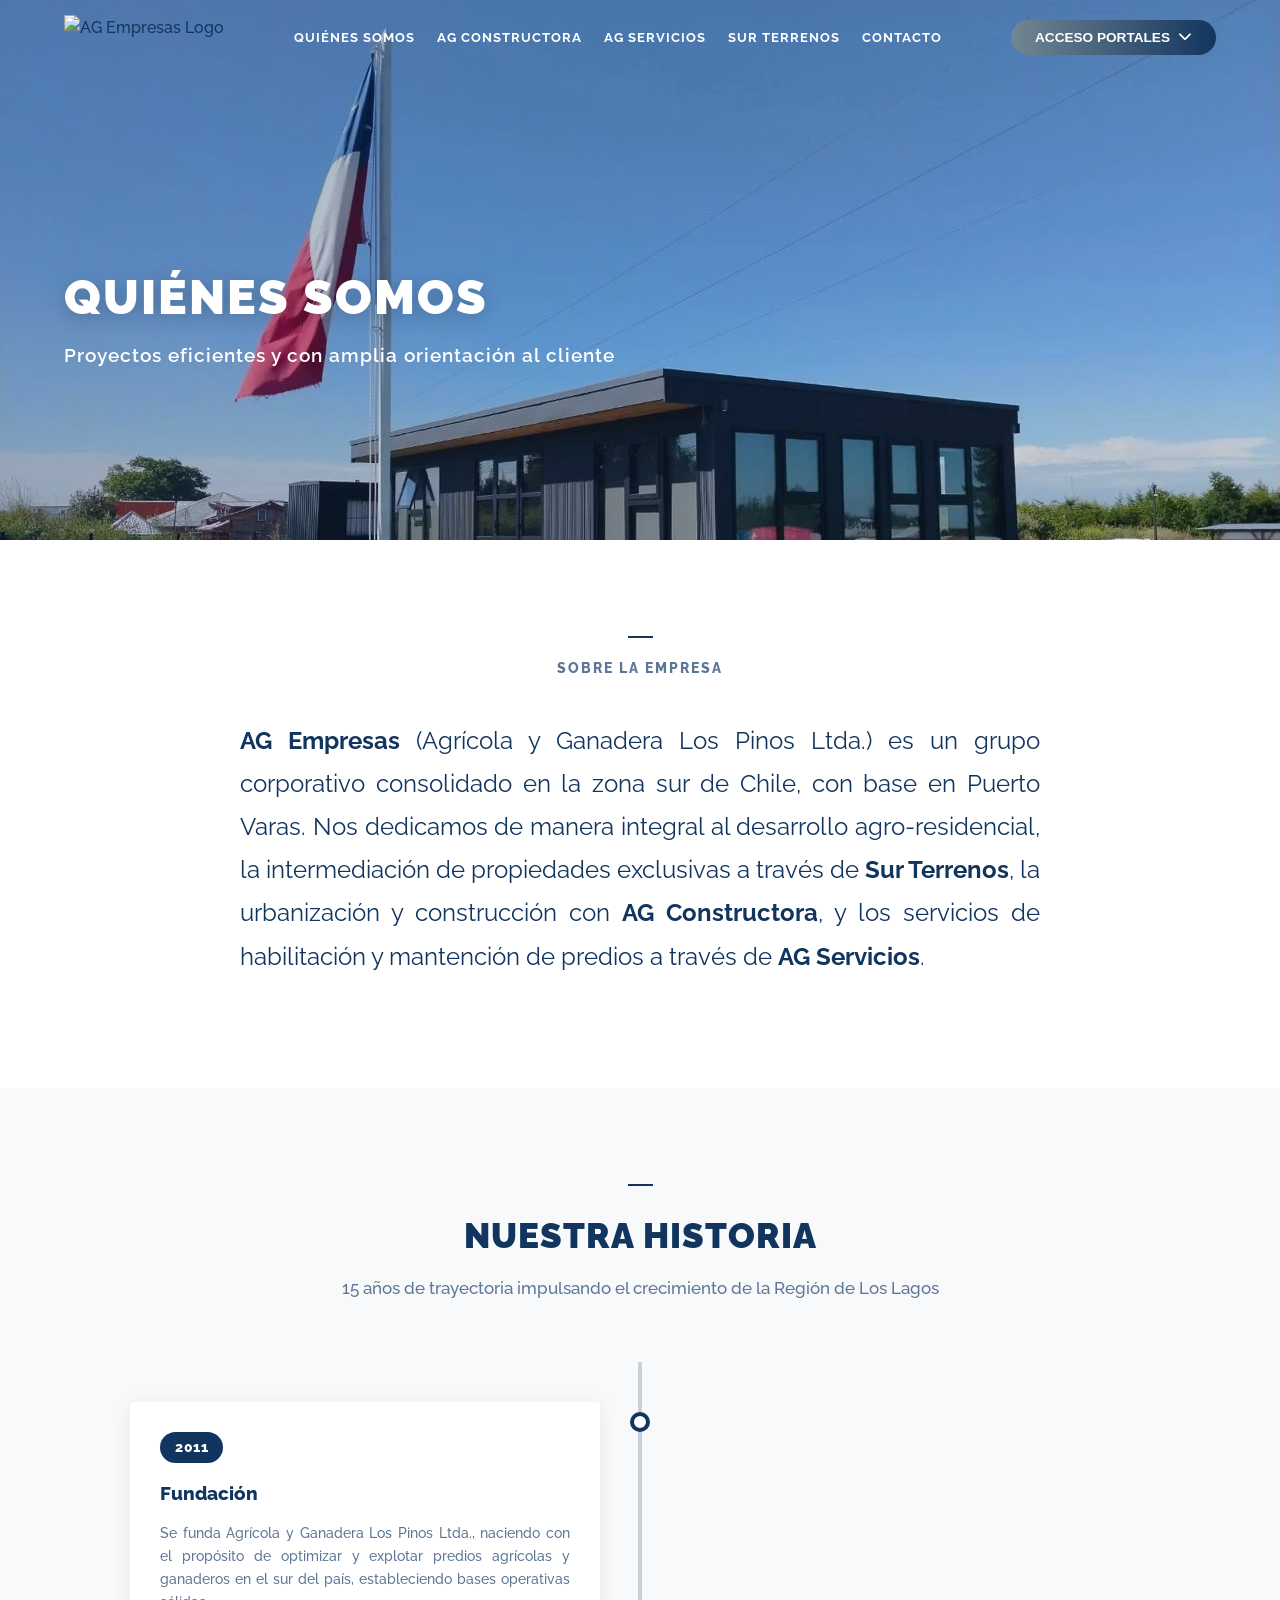
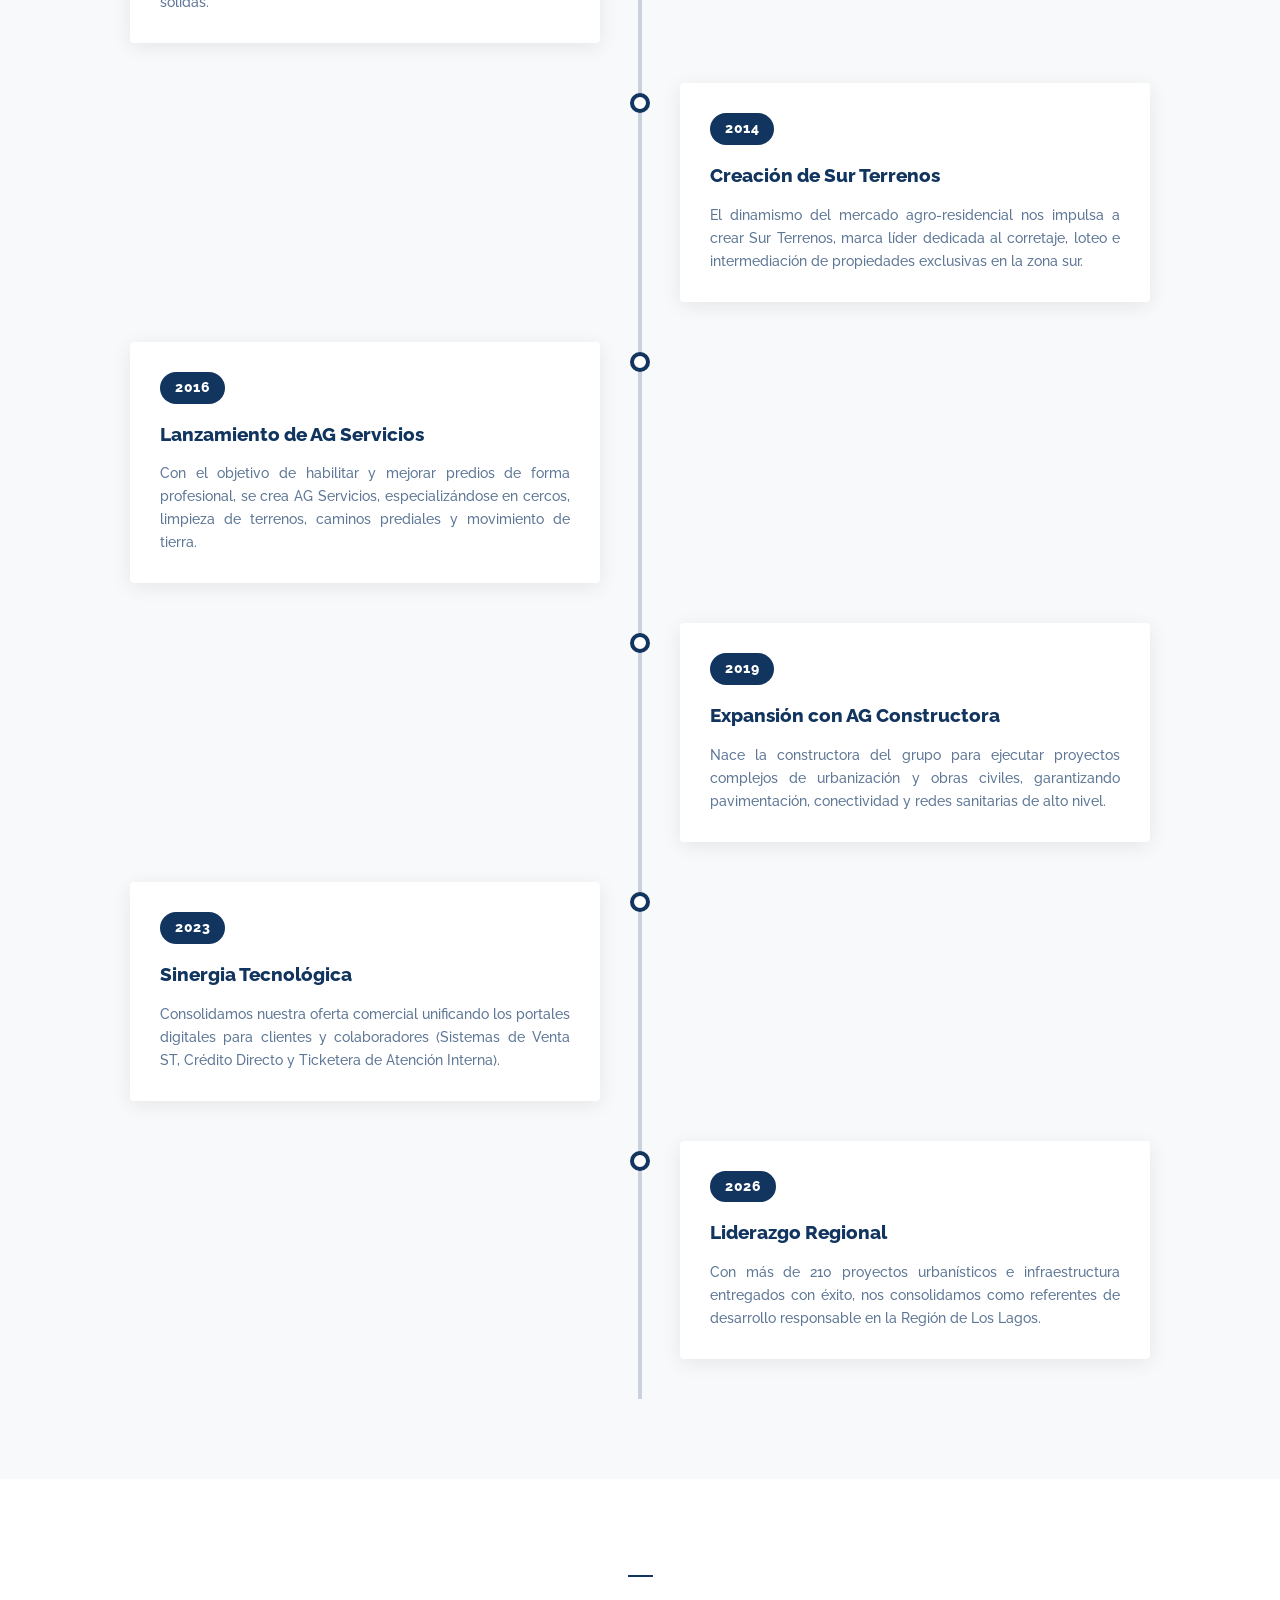
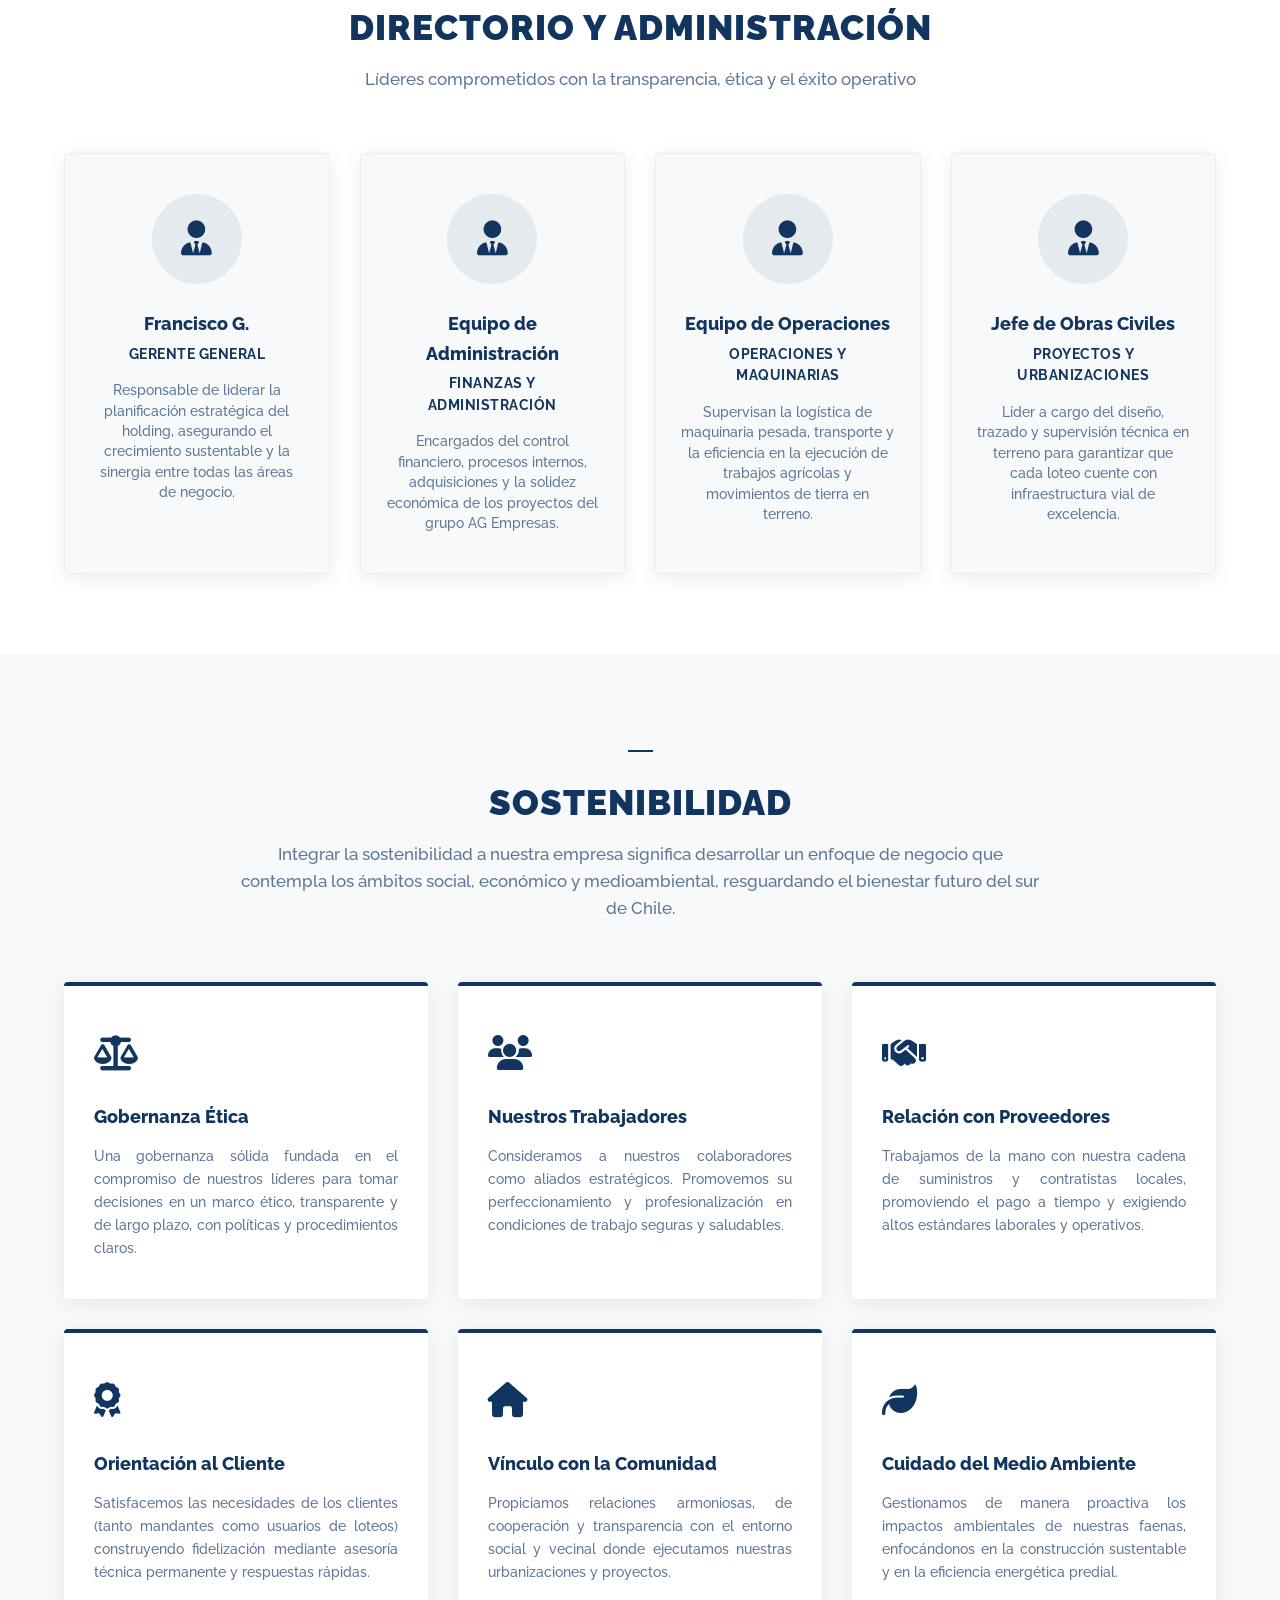
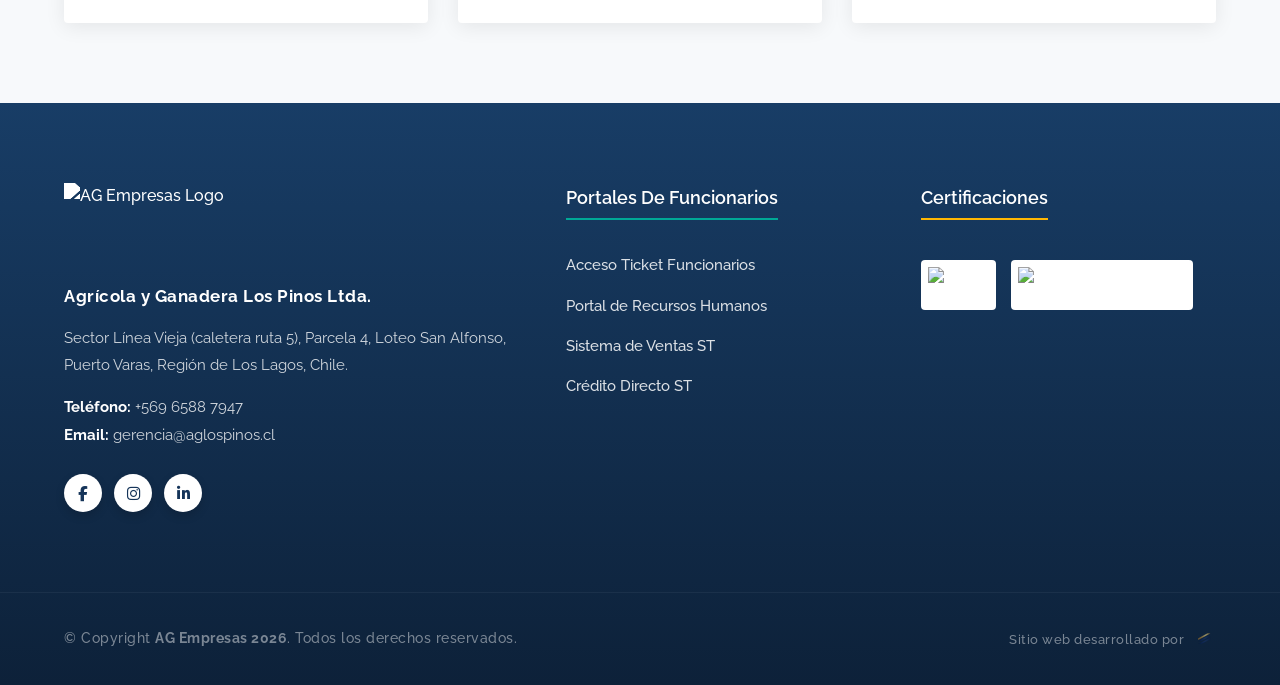
==== commit 34350718: "Añadir credito de desarrollo de syrtix.com en footer de todas las paginas y layouts" ====
--- a/quienes-somos.html
+++ b/quienes-somos.html
@@ -350,9 +350,15 @@
         </div>
         
         <!-- Copyright -->
-        <div class="footer-bottom text-center">
-            <div class="container">
+        <div class="footer-bottom">
+            <div class="container footer-bottom-content">
                 <p>&copy; Copyright <strong><span>AG Empresas 2026</span></strong>. Todos los derechos reservados.</p>
+                <div class="syrtix-credit">
+                    <span>Sitio web desarrollado por</span>
+                    <a href="https://syrtix.com" target="_blank">
+                        <img src="public/img/img-logo-syrtix.png" alt="Syrtix.com">
+                    </a>
+                </div>
             </div>
         </div>
     </footer>
--- a/public/css/app.css
+++ b/public/css/app.css
@@ -771,37 +771,111 @@
 }
 
 .reviews-box {
+    position: relative;
     background-color: var(--white);
-    padding: 30px;
+    padding: 35px 30px;
     border-radius: var(--border-radius);
     box-shadow: var(--box-shadow);
+    transition: transform 0.3s ease, box-shadow 0.3s ease;
+    overflow: hidden;
+}
+
+.reviews-box:hover {
+    transform: translateY(-5px);
+    box-shadow: 0 15px 30px rgba(0,0,0,0.08);
 }
 
 .reviews-box h3 {
     font-size: 1.1rem;
     font-weight: 800;
-    margin-bottom: 15px;
+    margin-bottom: 20px;
+    color: var(--text-color);
+    text-transform: uppercase;
+    letter-spacing: 0.5px;
+}
+
+.reviews-box .google-logo-badge {
+    position: absolute;
+    top: 30px;
+    right: 30px;
+    width: 32px;
+    height: 32px;
+    object-fit: contain;
+    transition: transform 0.3s ease;
+}
+
+.reviews-box:hover .google-logo-badge {
+    transform: scale(1.1) rotate(8deg);
+}
+
+.reviews-score-info {
+    display: flex;
+    align-items: center;
+    gap: 20px;
+    margin-bottom: 25px;
+}
+
+.reviews-score-info .rating-num {
+    font-size: 3.2rem;
+    font-weight: 900;
+    color: #202124;
+    line-height: 1;
+    letter-spacing: -1px;
+}
+
+.stars-container {
+    display: flex;
+    flex-direction: column;
+    gap: 4px;
 }
 
 .reviews-box .stars {
     display: flex;
     align-items: center;
-    gap: 5px;
-    color: #ffc107;
-    margin-bottom: 10px;
-}
-
-.rating-num {
-    font-size: 1.5rem;
-    font-weight: 900;
-    color: var(--text-color);
-    margin-right: 10px;
-}
-
-.total-comments {
-    color: var(--text-muted);
-    font-size: 0.9rem;
-    margin-left: 10px;
+    gap: 4px;
+    color: #fbbc05; /* Google star yellow */
+    font-size: 1.2rem;
+}
+
+.reviews-box .total-comments {
+    color: #70757a;
+    font-size: 0.85rem;
+    font-weight: 500;
+    margin-left: 0;
+}
+
+.reviews-footer {
+    border-top: 1px solid #dadce0;
+    padding-top: 20px;
+    margin-top: 10px;
+}
+
+.btn-google-action {
+    display: inline-flex;
+    align-items: center;
+    gap: 8px;
+    background-color: #f8f9fa;
+    color: #3c4043;
+    border: 1px solid #dadce0;
+    padding: 10px 20px;
+    border-radius: 20px;
+    font-size: 0.85rem;
+    font-weight: 700;
+    text-decoration: none;
+    transition: all 0.25s ease;
+}
+
+.btn-google-action i {
+    color: #4285f4; /* Google Blue */
+    font-size: 1rem;
+}
+
+.btn-google-action:hover {
+    background-color: #f1f3f4;
+    border-color: #bdc1c6;
+    color: #202124;
+    box-shadow: 0 1px 3px rgba(60,64,67,0.15);
+    transform: translateY(-1px);
 }
 
 /* Formulario */
@@ -1049,6 +1123,48 @@
     font-size: 0.85rem;
     color: rgba(255, 255, 255, 0.45);
     letter-spacing: 0.5px;
+}
+
+.footer-bottom-content {
+    display: flex;
+    justify-content: space-between;
+    align-items: center;
+    flex-wrap: wrap;
+    gap: 15px;
+}
+
+.syrtix-credit {
+    display: inline-flex;
+    align-items: center;
+    gap: 8px;
+    font-size: 0.82rem;
+    color: rgba(255, 255, 255, 0.45);
+}
+
+.syrtix-credit a {
+    display: inline-flex;
+    align-items: center;
+}
+
+.syrtix-credit img {
+    height: 16px;
+    width: auto;
+    object-fit: contain;
+    opacity: 0.55;
+    transition: opacity 0.25s ease, transform 0.25s ease;
+}
+
+.syrtix-credit a:hover img {
+    opacity: 1;
+    transform: translateY(-1px);
+}
+
+@media (max-width: 768px) {
+    .footer-bottom-content {
+        flex-direction: column;
+        text-align: center;
+        justify-content: center;
+    }
 }
 
 /* Botón Volver Arriba (Back to Top) */
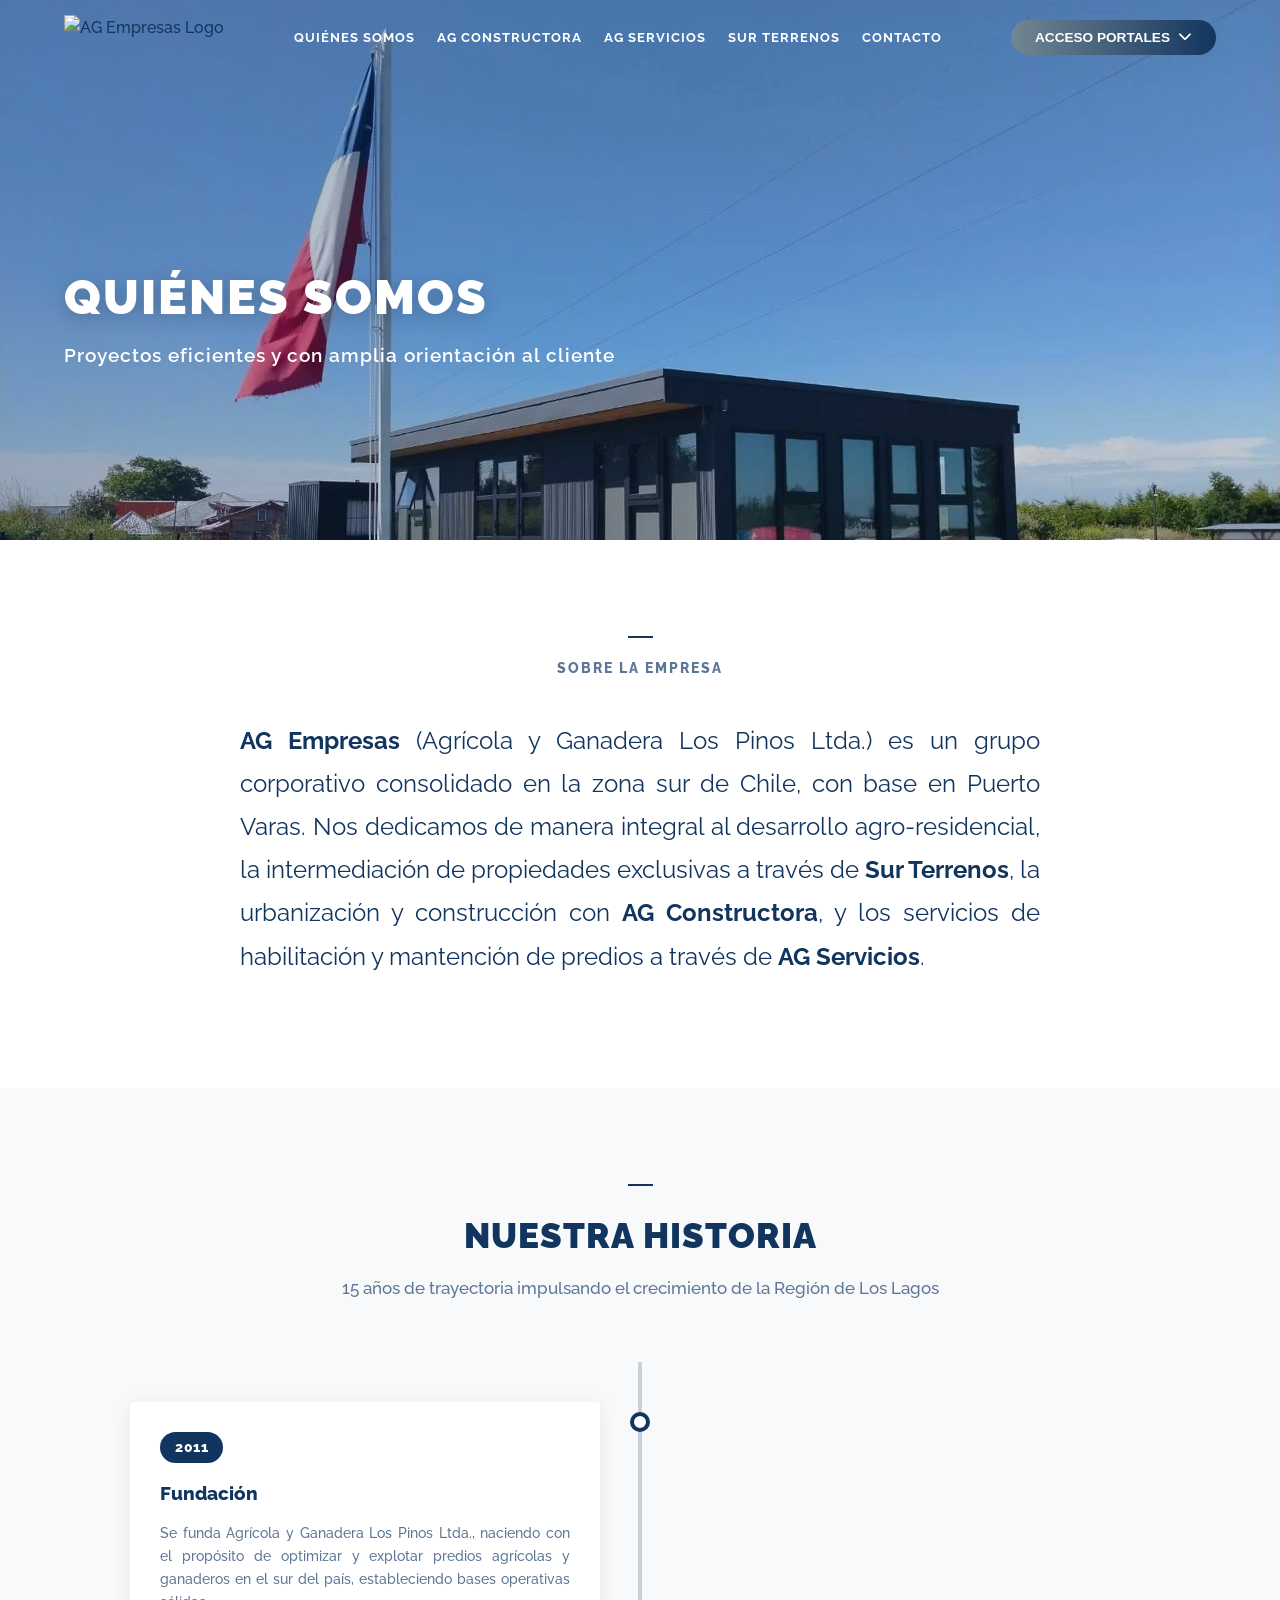
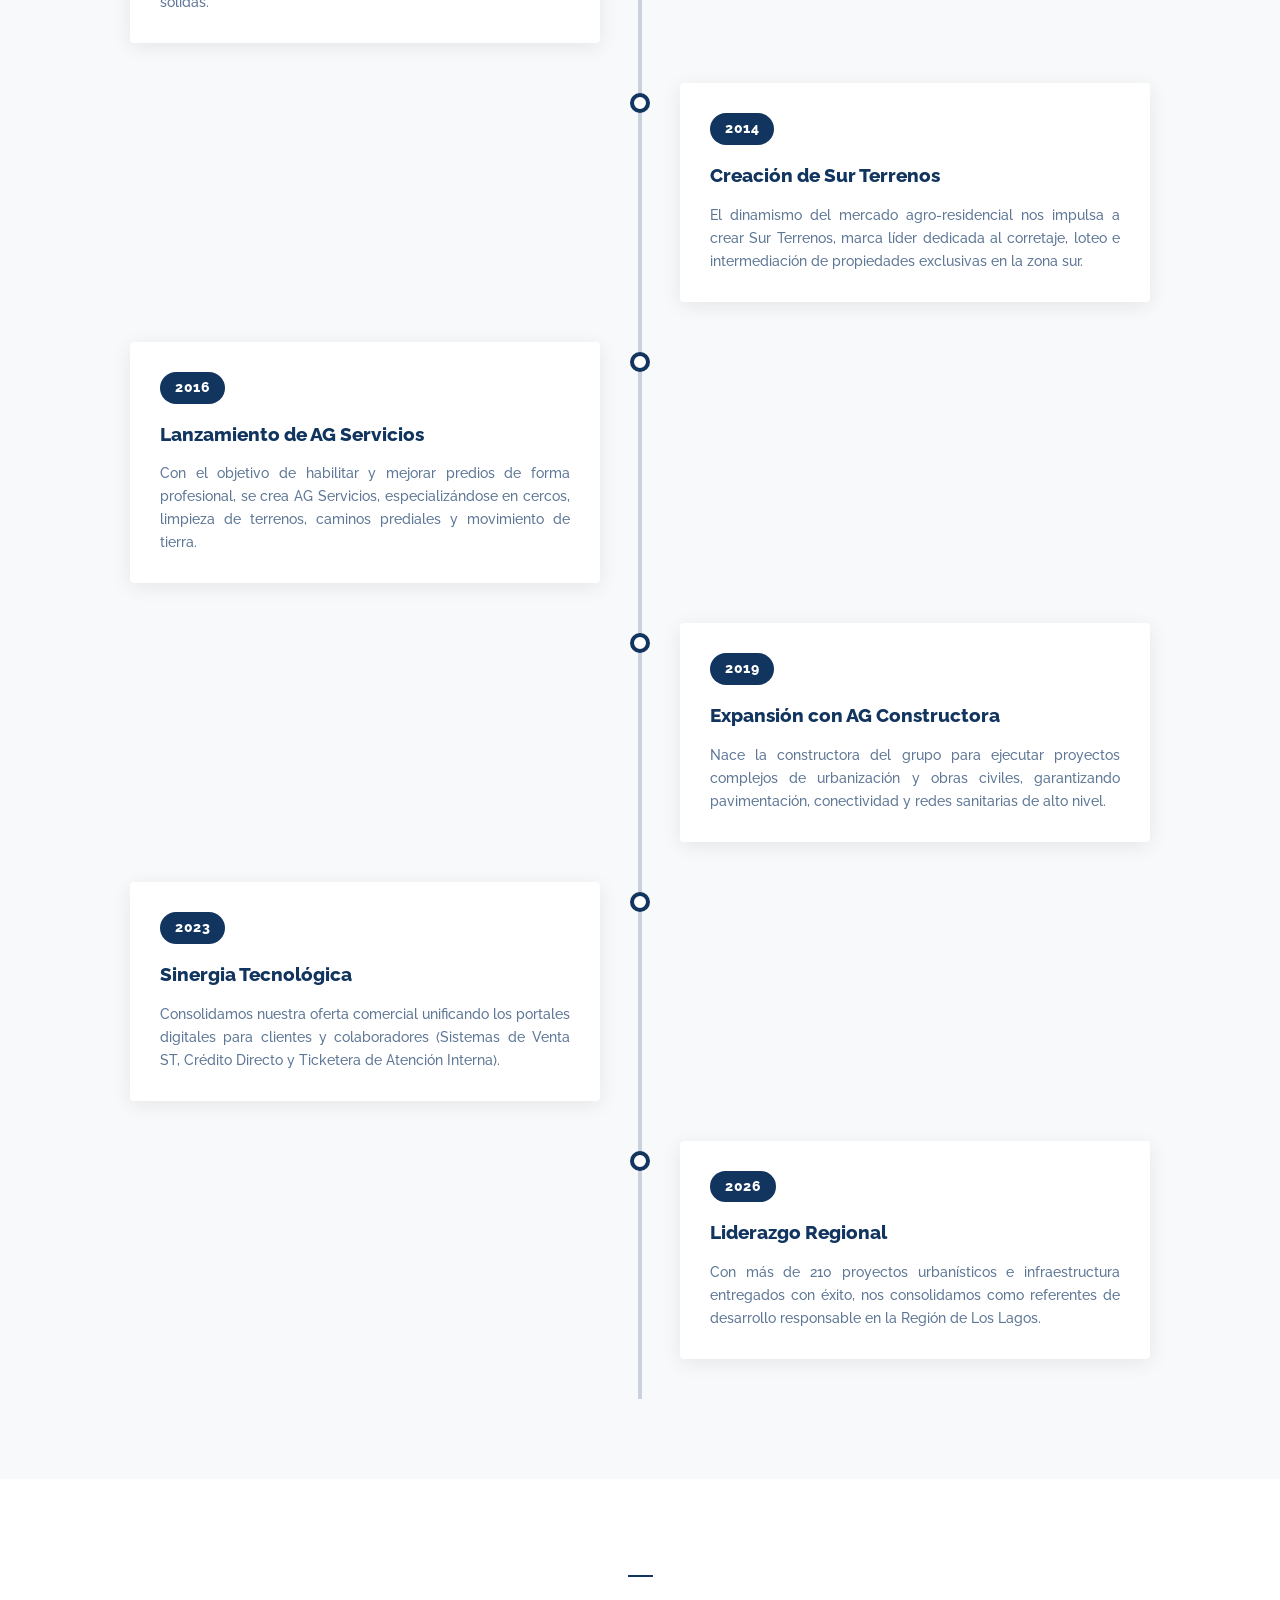
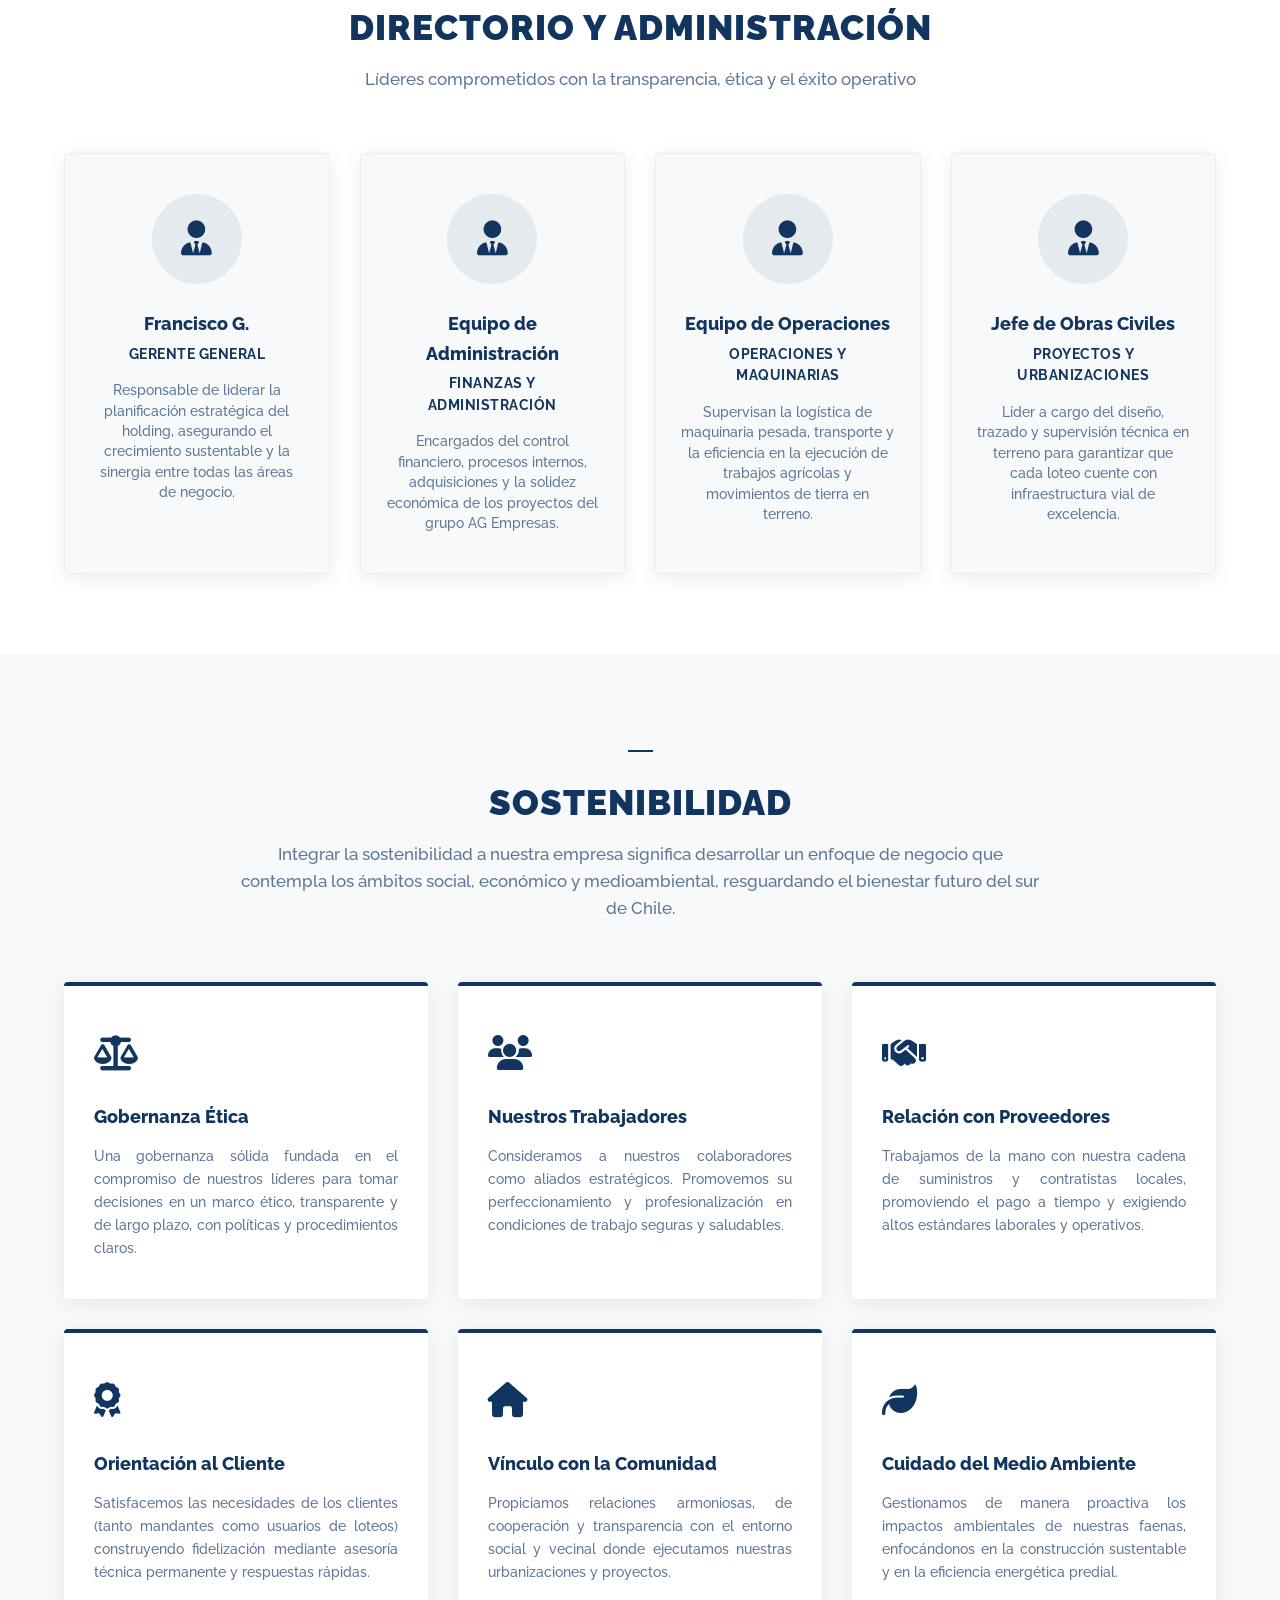
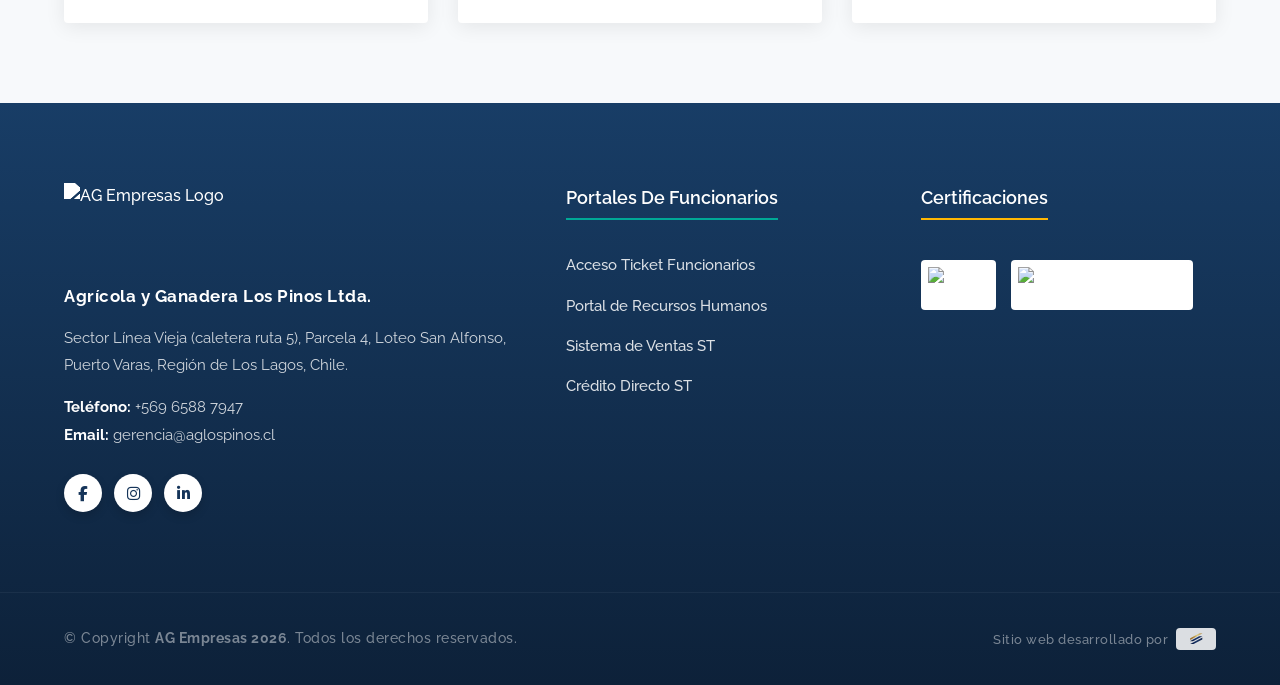
==== commit f6b97c5c: "Implementar preloader de entrada corporativo con logo animado y barra de carga en todas las paginas" ====
--- a/quienes-somos.html
+++ b/quienes-somos.html
@@ -21,6 +21,16 @@
     <link rel="stylesheet" href="public/css/app.css">
 </head>
 <body>
+
+    <!-- Preloader de AG Empresas -->
+    <div id="preloader">
+        <div class="preloader-content">
+            <img src="https://agempresas.cl/img/logos/FINAL%20LOGOTIPO%20AGEMPRESAS%20color.svg" class="preloader-logo" alt="AG Empresas Logo">
+            <div class="preloader-progress-bar">
+                <div class="preloader-progress-line"></div>
+            </div>
+        </div>
+    </div>
 
     <!-- Cabecera / Header de navegación (Sticky Header) -->
     <header class="main-header" id="main-header">
--- a/public/css/app.css
+++ b/public/css/app.css
@@ -1147,16 +1147,20 @@
 }
 
 .syrtix-credit img {
-    height: 16px;
+    height: 22px;
     width: auto;
     object-fit: contain;
-    opacity: 0.55;
-    transition: opacity 0.25s ease, transform 0.25s ease;
+    background-color: var(--white);
+    padding: 3px 8px;
+    border-radius: 4px;
+    opacity: 0.85;
+    transition: opacity 0.25s ease, transform 0.25s ease, box-shadow 0.25s ease;
 }
 
 .syrtix-credit a:hover img {
     opacity: 1;
     transform: translateY(-1px);
+    box-shadow: 0 4px 8px rgba(0, 0, 0, 0.15);
 }
 
 @media (max-width: 768px) {
@@ -1372,6 +1376,15 @@
         flex-direction: row;
         justify-content: space-around;
     }
+
+    .stat-item {
+        align-items: center;
+        text-align: center;
+    }
+
+    .stat-divider {
+        margin: 15px auto;
+    }
     
     .work-grid {
         grid-template-columns: 1fr;
@@ -1408,9 +1421,27 @@
     }
     
     .stats-col {
-        flex-direction: column;
+        flex-direction: row;
+        justify-content: space-around;
+        gap: 15px;
+    }
+    
+    .stat-item {
+        flex: 1;
         align-items: center;
-        gap: 40px;
+        text-align: center;
+    }
+
+    .stat-number {
+        font-size: 2.8rem;
+    }
+
+    .stat-divider {
+        margin: 12px auto;
+    }
+
+    .stat-label {
+        font-size: 0.75rem;
     }
     
     .values-list h1 {
@@ -1770,3 +1801,83 @@
     }
 }
 
+/* --- Preloader de AG Empresas --- */
+#preloader {
+    position: fixed;
+    top: 0;
+    left: 0;
+    width: 100%;
+    height: 100vh;
+    background-color: #0d1f36; /* Azul oscuro profundo */
+    display: flex;
+    align-items: center;
+    justify-content: center;
+    z-index: 99999; /* El z-index más alto para cubrir todo */
+    opacity: 1;
+    visibility: visible;
+    transition: opacity 0.6s cubic-bezier(0.77, 0, 0.175, 1), 
+                visibility 0.6s cubic-bezier(0.77, 0, 0.175, 1),
+                transform 0.6s cubic-bezier(0.77, 0, 0.175, 1);
+    will-change: transform, opacity;
+}
+
+#preloader.fade-out {
+    opacity: 0;
+    visibility: hidden;
+    transform: translateY(-100%);
+}
+
+.preloader-content {
+    display: flex;
+    flex-direction: column;
+    align-items: center;
+    gap: 30px;
+    width: 90%;
+    max-width: 320px;
+    text-align: center;
+}
+
+.preloader-logo {
+    width: 240px;
+    height: auto;
+    object-fit: contain;
+    animation: preloaderPulse 1.8s ease-in-out infinite;
+}
+
+.preloader-progress-bar {
+    width: 100%;
+    height: 3px;
+    background-color: rgba(255, 255, 255, 0.15);
+    border-radius: 10px;
+    overflow: hidden;
+    position: relative;
+}
+
+.preloader-progress-line {
+    width: 0;
+    height: 100%;
+    background-color: #ffb703; /* Amarillo corporativo */
+    border-radius: 10px;
+    animation: preloaderFill 1.8s cubic-bezier(0.1, 0.8, 0.1, 1) forwards;
+}
+
+/* Animaciones */
+@keyframes preloaderPulse {
+    0%, 100% {
+        transform: scale(0.97);
+        filter: drop-shadow(0 2px 4px rgba(0,0,0,0.1));
+    }
+    50% {
+        transform: scale(1.03);
+        filter: drop-shadow(0 10px 20px rgba(0,0,0,0.3));
+    }
+}
+
+@keyframes preloaderFill {
+    0% {
+        width: 0;
+    }
+    100% {
+        width: 100%;
+    }
+}
